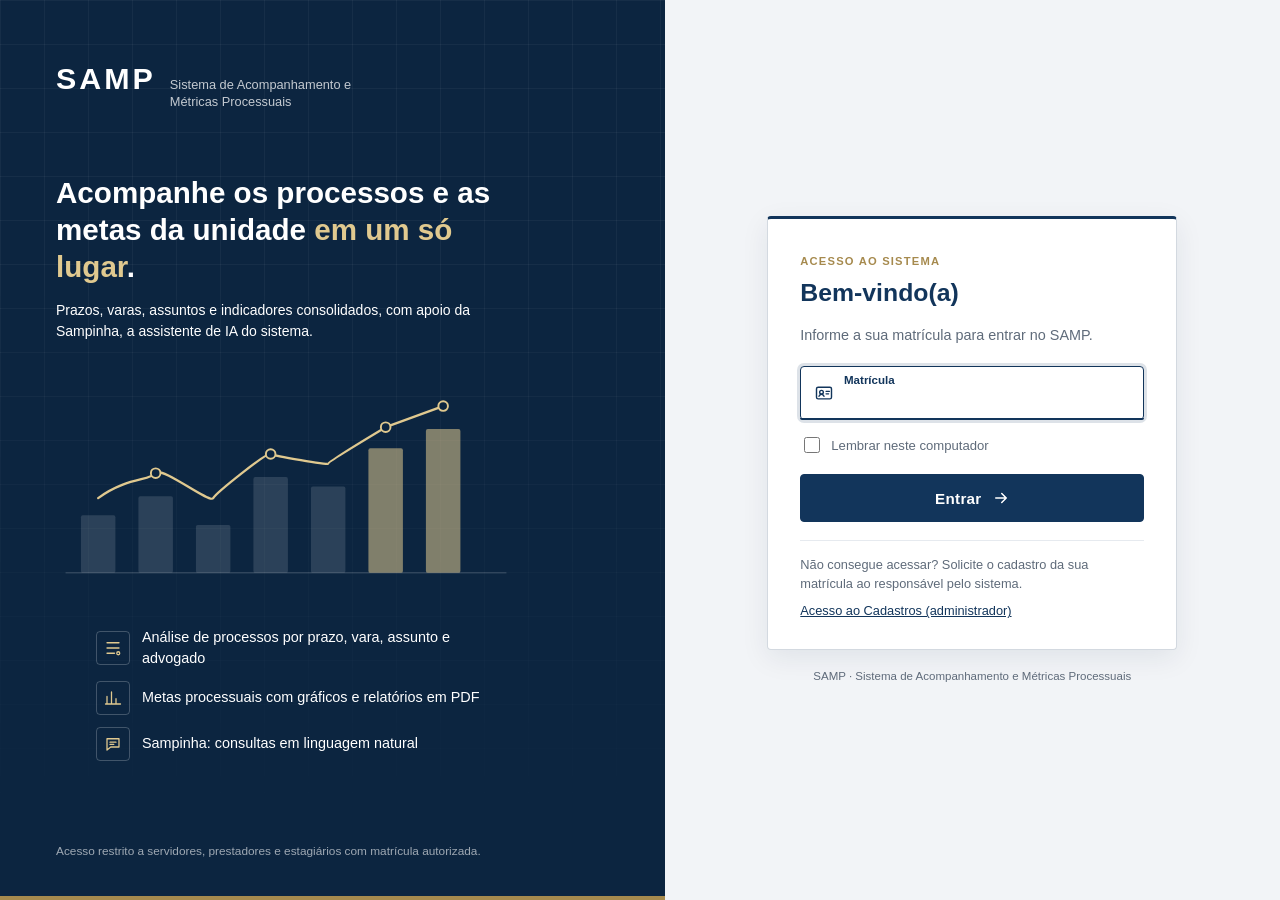
==== index.html @ 3e0dea72 "Módulo Produção Individual, Sampinha com produção, espera animada e revisão geral - Produção Individ" ====
<!DOCTYPE html>
<html lang="pt-BR">
<head>
<meta charset="UTF-8">
<meta name="viewport" content="width=device-width, initial-scale=1.0">
<title>SAMP - Sistema de Acompanhamento e Métricas Processuais</title>
<link rel="icon" href="icone.png">
<script src="config.js?v=20261001a"></script>
<link rel="stylesheet" href="theme.css?v=20261001a">
<style>
  .hero { padding: 40px 0 28px; }
  .hero .eyebrow { font-size: .72rem; letter-spacing: 1.2px; text-transform: uppercase; color: var(--gold); font-weight: 700; }
  .hero h1 { font-size: 1.9rem; color: var(--navy); font-weight: 600; margin: 6px 0 8px; }
  .hero p { color: var(--muted); max-width: 640px; }
  .hero .eyebrow, .hero h1, .hero p { animation: th-sobe .6s both; }
  .hero h1 { animation-delay: .08s; } .hero p { animation-delay: .16s; }
  .resumo { margin-bottom: 26px; }
  .resumo .kpi .k-s { font-size: .95rem; font-weight: 600; color: var(--navy); }
  .resumo .kpi .k-n { font-size: .75rem; color: var(--muted); }
  .sk { display: inline-block; height: 1.1em; width: 70%; border-radius: 3px; background: #e7ebf0; animation: th-brilho .9s ease-in-out infinite alternate; }
  .cards { display: grid; grid-template-columns: repeat(auto-fit, minmax(280px, 1fr)); gap: 20px; }
  a.card { animation: th-sobe .6s both; display: flex; flex-direction: column; background: #fff; border: 1px solid var(--line); border-radius: var(--radius); padding: 24px; text-decoration: none; color: var(--ink); transition: border-color .15s, box-shadow .15s; }
  a.card:nth-child(1) { animation-delay: .30s; } a.card:nth-child(2) { animation-delay: .38s; } a.card:nth-child(3) { animation-delay: .46s; } a.card:nth-child(4) { animation-delay: .54s; }
  a.card:hover { border-color: var(--navy); box-shadow: 0 8px 22px rgba(18,53,91,.14); transform: translateY(-4px); }
  a.card:hover .ico { background: var(--navy); color: #fff; }
  .card .ico { transition: background .25s, color .25s; }
  .card .go { transition: letter-spacing .25s; } a.card:hover .go { letter-spacing: .6px; }
  .card .ico { width: 44px; height: 44px; border-radius: var(--radius); background: var(--navy-soft); color: var(--navy); display: grid; place-items: center; margin-bottom: 16px; }
  .card .ico svg { width: 24px; height: 24px; stroke: currentColor; fill: none; stroke-width: 1.7; stroke-linecap: round; stroke-linejoin: round; }
  .card .tag { font-size: .68rem; letter-spacing: .8px; text-transform: uppercase; color: var(--muted); font-weight: 600; }
  .card h2 { font-size: 1.15rem; color: var(--navy); margin: 4px 0 8px; font-weight: 600; }
  .card p { color: var(--muted); font-size: .9rem; flex: 1; }
  .card ul { margin: 14px 0 0; padding: 12px 0 0; border-top: 1px solid var(--line-soft); list-style: none; font-size: .82rem; color: var(--ink); display: grid; gap: 4px; }
  .card ul li::before { content: ""; display: inline-block; width: 5px; height: 5px; background: var(--gold); margin-right: 9px; vertical-align: middle; }
  .card .go { margin-top: 16px; color: var(--navy); font-weight: 600; font-size: .85rem; }
  a.card:hover .go { text-decoration: underline; }
  .card.restrito { background: #fbfcfd; }
</style>
</head>
<body data-page="inicio">
<script src="layout.js?v=20261001a"></script>
<main class="page">
  <section class="hero">
    <div class="eyebrow" id="saudacao">SAMP</div>
    <h1>Sistema de Acompanhamento e Métricas Processuais</h1>
    <p>Consulte os painéis de análise, de metas e de produção ou acesse o módulo de cadastros para atualizar as informações do sistema.</p>
  </section>

  <div class="kpis resumo" id="resumo">
    <div class="kpi"><span class="k-l">Processos na base</span><span class="k-v" id="rTotal"><i class="sk"></i></span></div>
    <div class="kpi"><span class="k-l">Última atualização da base</span><span class="k-s" id="rSync"><i class="sk"></i></span></div>
    <div class="kpi"><span class="k-l">Período das metas</span><span class="k-s" id="rPeriodo"><i class="sk"></i></span><span class="k-n" id="rMeses"></span></div>
  </div>

  <div class="cards">
    <a class="card" href="analise.html">
      <div class="ico"><svg viewBox="0 0 24 24"><path d="M4 5h16M4 12h16M4 19h10"/><circle cx="19" cy="19" r="2"/></svg></div>
      <div class="tag">Consulta</div>
      <h2>Análise de Processos</h2>
      <p>Processos organizados por assunto, vara, polo passivo e advogado, com classificação por prazo.</p>
      <ul><li>Indicadores de prazo</li><li>Busca e agrupamentos</li><li>Relatório para impressão</li></ul>
      <span class="go">Acessar &rarr;</span>
    </a>
    <a class="card" href="metricas.html">
      <div class="ico"><svg viewBox="0 0 24 24"><path d="M4 20V10M10 20V4M16 20v-7M22 20H2"/></svg></div>
      <div class="tag">Consulta</div>
      <h2>Metas Processuais</h2>
      <p>Estatísticas de processos recebidos, calculados, acervo e tempo médio nas Varas Comuns e no JEF.</p>
      <ul><li>Varas, JEF e consolidado</li><li>Filtro por período</li><li>Exportação em PDF</li></ul>
      <span class="go">Acessar &rarr;</span>
    </a>
    <a class="card" href="producao.html">
      <div class="ico"><svg viewBox="0 0 24 24"><circle cx="12" cy="8" r="3.5"/><path d="M5 20c0-3.6 3.1-6 7-6s7 2.4 7 6"/></svg></div>
      <div class="tag">Consulta</div>
      <h2>Produção Individual</h2>
      <p>Processos calculados por pessoa e pelo setor, mês a mês, com assuntos, prioridades e tempo de resposta.</p>
      <ul><li>Visão do setor e por pessoa</li><li>Comparação entre anos</li><li>Atualização mensal</li></ul>
      <span class="go">Acessar &rarr;</span>
    </a>
    <a class="card restrito" href="cadastros.html">
      <div class="ico"><svg viewBox="0 0 24 24"><rect x="5" y="11" width="14" height="9" rx="1.5"/><path d="M8 11V8a4 4 0 0 1 8 0v3"/></svg></div>
      <div class="tag">Acesso restrito</div>
      <h2>Cadastros</h2>
      <p>Inclusão e exclusão de dados de todos os módulos. Exige senha de cadastro.</p>
      <ul><li>Importação da base de processos</li><li>Prazos de classificação</li><li>Períodos de metas</li></ul>
      <span class="go">Acessar &rarr;</span>
    </a>
  </div>
</main>
<script>
(function () {
  const u = window.SAMP_USUARIO;
  const h = new Date().getHours();
  const saud = h < 12 ? 'Bom dia' : h < 18 ? 'Boa tarde' : 'Boa noite';
  if (u) document.getElementById('saudacao').textContent = saud + ', ' + u.nome.split(' ')[0];

  // resumo com dados reais (somente leitura, pela função protegida)
  const $ = (id) => document.getElementById(id);
  const NOMES = ['Jan', 'Fev', 'Mar', 'Abr', 'Mai', 'Jun', 'Jul', 'Ago', 'Set', 'Out', 'Nov', 'Dez'];
  const rot = (ym) => NOMES[parseInt(ym.slice(5), 10) - 1] + '/' + ym.slice(0, 4);
  if (!window.criarClienteLeitura || !u) return;
  const c = window.criarClienteLeitura();
  Promise.all([
    c.from('processos').select('id', { count: 'exact', head: true }),
    c.from('processos').select('data_importacao').order('data_importacao', { ascending: false }).limit(1),
    c.from('config_periodos').select('nome_periodo,meses').order('id', { ascending: false }).limit(1)
  ]).then(([tot, ult, per]) => {
    $('rTotal').textContent = tot.count != null ? tot.count.toLocaleString('pt-BR') : '-';
    const d = ult.data && ult.data[0] && ult.data[0].data_importacao;
    $('rSync').textContent = d ? new Date(d).toLocaleString('pt-BR', { dateStyle: 'short', timeStyle: 'short' }) : '-';
    const p = per.data && per.data[0];
    if (p && p.meses && p.meses.length) { $('rPeriodo').textContent = rot(p.meses[0]) + ' a ' + rot(p.meses[p.meses.length - 1]); $('rMeses').textContent = p.meses.length + ' meses'; }
    else $('rPeriodo').textContent = '-';
  }).catch(() => { ['rTotal', 'rSync', 'rPeriodo'].forEach((i) => { $(i).textContent = '-'; }); });
})();
</script>
<script src="sampinha.js?v=20261001a"></script>
</body>
</html>
---- theme.css ----
/* Tema institucional compartilhado - SAMP
   Carregado depois dos estilos de cada página para padronizar o visual. */
:root {
  --navy: #12355b;
  --navy-dark: #0c2540;
  --navy-soft: #e8edf3;
  --gold: #a68a4e;
  --ink: #1f2937;
  --muted: #5f6b7a;
  --line: #d3d9e0;
  --line-soft: #e6eaef;
  --bg: #f2f4f7;
  --panel: #ffffff;
  --ok: #2f7d5b;
  --warn: #b7791f;
  --bad: #b3261e;
  --radius: 4px;
}

body {
  font-family: 'Segoe UI', 'Helvetica Neue', Arial, sans-serif !important;
  background: var(--bg) !important;
  color: var(--ink);
  font-size: 14px;
  line-height: 1.45;
}
* { font-family: inherit; }

/* ---------- Barra institucional ---------- */
.app-bar {
  background: var(--navy-dark);
  border-bottom: 3px solid var(--gold);
  color: #fff;
  display: flex; align-items: center; justify-content: space-between;
  flex-wrap: wrap; gap: 8px;
  padding: 0 24px; min-height: 48px;
}
.app-bar .brand { font-weight: 700; letter-spacing: 1.5px; font-size: 15px; color: #fff; text-decoration: none; padding: 12px 0; }
.app-bar .brand small { font-weight: 400; letter-spacing: 0; opacity: .75; margin-left: 10px; font-size: 12px; }
.app-bar nav { display: flex; gap: 2px; }
.app-bar nav a { color: #cdd6e1; text-decoration: none; font-size: 13px; padding: 15px 14px; border-bottom: 3px solid transparent; margin-bottom: -3px; }
.app-bar nav a:hover { color: #fff; background: rgba(255,255,255,.06); }
.app-bar nav a.active { color: #fff; border-bottom-color: #fff; font-weight: 600; }

/* ---------- Título da página ---------- */
.header {
  background: var(--panel) !important;
  color: var(--ink) !important;
  border: 1px solid var(--line) !important;
  border-left: 4px solid var(--navy) !important;
  border-radius: var(--radius) !important;
  box-shadow: none !important;
  padding: 18px 24px !important;
  margin: 20px auto 20px !important;
  text-align: left !important;
}
.header-content { text-align: left !important; max-width: none !important; }
.header h1, .title h1 { font-size: 1.4rem !important; font-weight: 600 !important; color: var(--navy) !important; letter-spacing: 0 !important; margin: 0 0 2px !important; }
.header h1 span { font-weight: 400 !important; opacity: .7 !important; }
.header p, .title p { color: var(--muted) !important; opacity: 1 !important; font-size: .85rem !important; margin: 0 !important; }


/* ---------- Superfícies ---------- */
.filter-panel, .collapse-panel, .section, .chart-card, .stat-card, .table-wrapper,
.section-card, .admin-panel, .settings-panel, .upload-card, .password-content, .modal-content {
  border-radius: var(--radius) !important;
  box-shadow: none !important;
  border: 1px solid var(--line) !important;
  background: var(--panel);
}
.stat-card:hover { transform: none !important; box-shadow: none !important; }
.section { margin-bottom: 28px !important; }
.section-header { background: var(--navy-soft) !important; border-bottom: 1px solid var(--line) !important; }
.section-header h2 { color: var(--navy) !important; font-size: 1.05rem !important; font-weight: 600 !important; }
.collapse-header { background: #f7f8fa !important; }
.collapse-header h3 { color: var(--navy) !important; font-weight: 600 !important; }
.upload-card { border-style: dashed !important; background: #fafbfc !important; }
.settings-panel { background: #f7f8fa !important; }

.stat-card h3, .stat-label, .filter-group label, .control-group label {
  color: var(--muted) !important; font-size: .7rem !important; letter-spacing: .6px !important; text-transform: uppercase; font-weight: 600 !important;
}
.stat-card .value { color: var(--navy) !important; font-weight: 600 !important; font-size: 1.8rem !important; }
.stat-value { color: var(--ink) !important; }
.chart-card h4, .chart-title { color: var(--navy) !important; font-weight: 600 !important; border-bottom: 1px solid var(--line-soft) !important; }
.filter-info, .info-badge { background: var(--navy-soft) !important; color: var(--navy) !important; border-radius: var(--radius) !important; }

/* ---------- Botões ---------- */
.btn, .btn-small, .btn-small-danger, .btn-small-pdf, .refresh-btn, .settings-btn, .upload-btn,
.logout-btn, .modal-btn, .print-btn {
  border-radius: var(--radius) !important;
  box-shadow: none !important;
  font-weight: 600 !important;
  transform: none !important;
  letter-spacing: .1px;
}
.btn, .btn-small-pdf, .refresh-btn, .settings-btn, .logout-btn, .btn-outline { background: #fff; color: var(--navy); border: 1px solid var(--line) !important; }
.btn:hover, .btn-small-pdf:hover, .refresh-btn:hover, .settings-btn:hover, .logout-btn:hover, .btn-outline:hover { background: var(--navy-soft) !important; color: var(--navy) !important; opacity: 1 !important; border-color: var(--navy) !important; }
.btn-primary, .btn-secondary, .btn-small, .upload-btn, .modal-btn.confirm, .print-btn { background: var(--navy) !important; color: #fff !important; border: 1px solid var(--navy) !important; }
.btn-primary:hover, .btn-secondary:hover, .btn-small:hover, .upload-btn:hover, .modal-btn.confirm:hover, .print-btn:hover:not(:disabled) { background: var(--navy-dark) !important; color: #fff !important; opacity: 1 !important; }
.btn-success { background: var(--ok) !important; border-color: var(--ok) !important; color: #fff !important; }
.btn-danger, .btn-small-danger { background: var(--bad) !important; border-color: var(--bad) !important; color: #fff !important; }
.modal-btn.cancel { background: #fff !important; color: var(--muted) !important; border: 1px solid var(--line) !important; }

/* ---------- Campos ---------- */
input, select, textarea, .search-input, .modal-input, .number-input, .filter-group select {
  border-radius: var(--radius) !important;
  border: 1px solid #b9c2cc !important;
  color: var(--ink);
}
input:focus, select:focus, .search-input:focus, .modal-input:focus, .number-input:focus {
  outline: 2px solid rgba(18,53,91,.25) !important; outline-offset: 0; border-color: var(--navy) !important;
}
.readonly-value { background: var(--navy-soft) !important; color: var(--navy) !important; border-radius: var(--radius) !important; }
.tempo-input { background: #fbf6e9 !important; }
.month-badge { background: var(--navy-soft) !important; border-radius: var(--radius) !important; }

/* ---------- Tabelas ---------- */
table { font-size: .82rem !important; }
th { background: var(--navy) !important; color: #fff !important; font-weight: 600 !important; font-size: .75rem; letter-spacing: .3px; border-bottom: none !important; }
td { border-bottom: 1px solid var(--line-soft) !important; }
tbody tr:nth-child(even) td { background: #f8f9fb; }
.pr-table th { background: #eef1f5 !important; color: var(--ink) !important; }

/* ---------- Abas (análise) ---------- */
.tabs { background: var(--panel) !important; border: 1px solid var(--line); border-bottom: none; border-radius: var(--radius) var(--radius) 0 0 !important; padding: 0 !important; gap: 0 !important; }
.tab { color: var(--muted) !important; border-bottom: 3px solid transparent !important; font-weight: 600; }
.tab:hover { color: var(--navy) !important; background: #f7f8fa !important; }
.tab.active { color: var(--navy) !important; border-bottom-color: var(--navy) !important; }

/* ---------- Listas e rótulos (análise) ---------- */
.section-header:hover, .sub-header:hover { background: #f4f6f9 !important; }
.section-card .section-header { background: #fff !important; }
.sub-icon { border-radius: 0 !important; width: 5px !important; height: 5px !important; background: var(--navy) !important; }
.days-badge { border-radius: var(--radius) !important; font-weight: 600 !important; }
.days-badge.normal { background: #e5f1ea !important; color: var(--ok) !important; }
.days-badge.warning { background: #f8eed8 !important; color: var(--warn) !important; }
.days-badge.delayed { background: #f6e1df !important; color: var(--bad) !important; }
.ranking-position { border-radius: var(--radius) !important; background: var(--navy-soft) !important; color: var(--navy); }
.ranking-position.top1, .ranking-position.top2, .ranking-position.top3 { background: var(--navy) !important; color: #fff !important; }
.empty-icon { display: none; }
.empty-state { color: var(--muted); }
.admin-badge { border-radius: var(--radius) !important; }

/* ---------- Avisos, modais, status ---------- */
.toast { border-radius: var(--radius) !important; background: var(--navy-dark) !important; box-shadow: none !important; }
.toast.success { background: var(--ok) !important; }
.toast.error { background: var(--bad) !important; }
.modal, .password-modal, .loading { backdrop-filter: none !important; background: rgba(12,37,64,.55) !important; }
.modal-content { animation: none !important; }
.spinner-box { background: var(--navy) !important; border-radius: var(--radius) !important; }
.status-bar { background: var(--navy) !important; border-radius: var(--radius) !important; }
footer { color: var(--muted) !important; border-top: 1px solid var(--line); margin-top: 24px !important; }

@media print { .app-bar { display: none !important; } }

/* Ajustes de layout */
body { padding: 0 !important; }
.section-badge { background: var(--navy) !important; border-radius: 0 !important; }

/* Base */
*, *::before, *::after { box-sizing: border-box; }
body { margin: 0; }

/* =====================================================================
   Sistema de layout (v2)
   ===================================================================== */
:root { --shadow-sm: 0 1px 2px rgba(16,24,40,.06); --page: 1280px; }

html { scroll-behavior: smooth; scroll-padding-top: 72px; }
body { display: flex; flex-direction: column; min-height: 100vh; min-height: 100dvh; font-variant-numeric: tabular-nums; }
:focus-visible { outline: 2px solid var(--navy); outline-offset: 2px; }

/* Barra fixa e rodapé comuns */
.app-bar { position: sticky; top: 0; z-index: 900; }
.app-bar nav a { white-space: nowrap; }
.app-bar .lock { display: inline-block; width: 8px; height: 10px; margin-left: 7px; border: 1.5px solid currentColor; border-radius: 2px; position: relative; top: 1px; opacity: .7; }
.app-bar .lock::before { content: ""; position: absolute; left: 0; top: -6px; width: 5px; height: 5px; border: 1.5px solid currentColor; border-bottom: none; border-radius: 4px 4px 0 0; }
.app-footer { margin-top: auto; padding: 16px 24px; border-top: 1px solid var(--line); background: #fff; color: var(--muted); font-size: .78rem; display: flex; justify-content: space-between; gap: 12px; flex-wrap: wrap; }
@media (max-width: 720px) {
  .app-bar { padding: 0 12px; }
  .app-bar nav { overflow-x: auto; width: 100%; }
  .app-bar nav a { padding: 10px 12px; }
}

/* Contêiner único de página */
.page { width: 100%; max-width: var(--page); margin: 0 auto; padding: 0 24px 40px; flex: 1; }
.page > .header, .container > .header { margin: 24px 0 20px !important; }
.container { max-width: var(--page) !important; padding: 0 24px 40px; flex: 1; }
@media (max-width: 720px) { .page, .container { padding: 0 12px 32px; } }

/* Cabeçalho de página com metadados */
.header .meta { display: flex; flex-wrap: wrap; gap: 8px; margin-top: 12px; }
.chip { display: inline-flex; align-items: center; gap: 6px; font-size: .75rem; color: var(--navy); background: var(--navy-soft); border: 1px solid #d5deea; border-radius: 3px; padding: 3px 10px; }
.chip b { font-weight: 600; }
.subnav { display: flex; flex-wrap: wrap; gap: 4px; margin: -4px 0 20px; }
.subnav a { font-size: .8rem; color: var(--navy); text-decoration: none; padding: 6px 14px; border: 1px solid var(--line); background: #fff; border-radius: 3px; }
.subnav a:hover { background: var(--navy-soft); border-color: var(--navy); }

/* Indicadores (KPIs) */
.kpis { display: grid; grid-template-columns: repeat(auto-fit, minmax(170px, 1fr)); gap: 12px; margin-bottom: 20px; }
.kpi { background: #fff; border: 1px solid var(--line); border-top: 3px solid var(--navy); border-radius: var(--radius); padding: 14px 16px; display: flex; flex-direction: column; gap: 4px; }
.kpi.ok { border-top-color: var(--ok); } .kpi.warn { border-top-color: var(--warn); } .kpi.bad { border-top-color: var(--bad); }
.kpi .k-l { font-size: .7rem; text-transform: uppercase; letter-spacing: .6px; color: var(--muted); font-weight: 600; }
.kpi .k-v { font-size: 1.7rem; font-weight: 600; color: var(--navy); line-height: 1.1; }
.kpi.ok .k-v { color: var(--ok); } .kpi.warn .k-v { color: var(--warn); } .kpi.bad .k-v { color: var(--bad); }
.kpi .k-s { font-size: .82rem; color: var(--ink); }
.kpi a { font-size: .78rem; color: var(--navy); }

/* Cartões de indicador do módulo de metas: mesmo padrão dos KPIs */
.stats-grid { gap: 12px !important; }
.stat-card { text-align: left !important; border-top: 3px solid var(--navy) !important; padding: 14px 16px !important; }
.stat-card .value { font-size: 1.6rem !important; }

/* Tabelas de dados: números simples, cabeçalho fixo, rolagem interna */
.table-wrapper { max-height: 440px; overflow: auto; }
.table-wrapper thead th { position: sticky; top: 0; z-index: 1; }
td, th { padding: 9px 12px !important; }
.number-input[readonly], .tempo-input[readonly], .readonly-value {
  border: none !important; background: transparent !important; box-shadow: none !important;
  width: 100% !important; text-align: right !important; font-size: .85rem; color: var(--ink) !important;
  font-weight: 400 !important; padding: 0 !important; pointer-events: none; outline: none !important;
}
td:has(> .number-input[readonly]), td:has(> .tempo-input[readonly]), td:has(> .readonly-value) { text-align: right; }
th { text-align: right; } th:first-child, td:first-child { text-align: left !important; }
td:first-child { font-weight: 600; color: var(--navy); }

/* Seções */
.section { scroll-margin-top: 72px; }
.charts-grid { gap: 16px !important; }

/* Análise: listas mais compactas */
.page .tabs-container, .page .main-content, .page .stats-section, .page .upload-section { max-width: none !important; padding: 0 !important; margin-left: 0 !important; margin-right: 0 !important; }
.tabs { overflow-x: auto; }
.main-content { background: #fff; border: 1px solid var(--line); border-top: none; border-radius: 0 0 var(--radius) var(--radius); padding: 16px !important; }
.search-container { margin-bottom: 12px !important; }
.search-input { padding: 10px 14px !important; font-size: 14px !important; }
.section-card { margin-bottom: 8px !important; }
.section-card .section-header { padding: 12px 16px !important; }
.section-name { font-size: 14px !important; }
.sub-header { padding-top: 10px !important; padding-bottom: 10px !important; }
.process-row { padding-top: 9px !important; padding-bottom: 9px !important; }

/* Impressão */
@media print { .app-footer { display: none !important; } .app-bar { display: none !important; } }

@media (max-width: 1000px) { .app-bar .brand small { display: none; } }

/* Usuário logado na barra */
.app-bar nav { align-items: center; }
.app-bar .user { color: #cdd6e1; font-size: 13px; margin-left: 18px; padding-left: 18px; border-left: 1px solid rgba(255,255,255,.18); white-space: nowrap; }
.app-bar .user b { color: #fff; font-weight: 600; }
.app-bar .logout { background: transparent; color: #cdd6e1; border: 1px solid rgba(255,255,255,.3); border-radius: 3px; padding: 4px 12px; margin-left: 12px; font-size: 12px; cursor: pointer; }
.app-bar .logout:hover { background: rgba(255,255,255,.1); color: #fff; }
@media (max-width: 720px) { .app-bar .user { display: none; } }

/* =====================================================================
   Sampinha (assistente de IA)
   ===================================================================== */
.sp-fab { position: fixed; right: 20px; bottom: 20px; z-index: 950; display: inline-flex; align-items: center; gap: 8px; padding: 11px 18px; background: var(--navy); color: #fff; border: 1px solid var(--navy-dark); border-bottom: 3px solid var(--gold); border-radius: var(--radius); font: 600 .88rem 'Segoe UI', sans-serif; cursor: pointer; box-shadow: 0 4px 14px rgba(12,37,64,.28); }
.sp-fab:hover { background: var(--navy-dark); }
.sp-fab svg { width: 18px; height: 18px; stroke: currentColor; fill: none; stroke-width: 1.8; stroke-linecap: round; stroke-linejoin: round; }
.sp-panel { position: fixed; right: 20px; bottom: 20px; z-index: 960; width: 480px; max-width: calc(100vw - 24px); height: 700px; max-height: calc(100vh - 80px); display: flex; flex-direction: column; background: #fff; border: 1px solid var(--line); border-top: 3px solid var(--navy); border-radius: var(--radius); box-shadow: 0 10px 34px rgba(12,37,64,.28); }
.sp-panel[hidden], .sp-fab[hidden] { display: none !important; }
.sp-head { display: flex; align-items: center; justify-content: space-between; gap: 8px; padding: 12px 14px; background: var(--navy-dark); color: #fff; }
.sp-head strong { display: block; font-size: 1rem; letter-spacing: .3px; }
.sp-head small { display: block; font-size: .72rem; opacity: .75; }
.sp-actions { display: flex; align-items: center; gap: 6px; }
.sp-nova { background: transparent; color: #cdd6e1; border: 1px solid rgba(255,255,255,.3); border-radius: 3px; padding: 4px 10px; font-size: .72rem; cursor: pointer; }
.sp-nova:hover { background: rgba(255,255,255,.1); color: #fff; }
.sp-x { background: none; border: none; color: #fff; font-size: 1.5rem; line-height: 1; cursor: pointer; padding: 0 4px; }
.sp-msgs { flex: 1; overflow-y: auto; padding: 14px; display: flex; flex-direction: column; gap: 10px; background: #f7f8fa; }
.sp-msg { max-width: 92%; padding: 9px 12px; border-radius: var(--radius); font-size: .86rem; line-height: 1.45; word-wrap: break-word; }
.sp-msg p { margin: 0 0 6px; } .sp-msg p:last-child { margin-bottom: 0; }
.sp-msg ul { margin: 4px 0 6px 18px; padding: 0; } .sp-msg li { margin-bottom: 3px; }
.sp-bot { align-self: flex-start; background: #fff; border: 1px solid var(--line); color: var(--ink); }
.sp-user { align-self: flex-end; background: var(--navy); color: #fff; }
.sp-erro { border-color: #e3b5b1; background: #fbeeed; color: var(--bad); }
.sp-wait { color: var(--muted); font-style: italic; }
.sp-dots { display: inline-flex; gap: 3px; margin-right: 6px; vertical-align: middle; }
.sp-dots i { width: 5px; height: 5px; border-radius: 50%; background: var(--navy); opacity: .3; animation: sp-b 1s infinite; }
.sp-dots i:nth-child(2) { animation-delay: .15s; } .sp-dots i:nth-child(3) { animation-delay: .3s; }
@keyframes sp-b { 0%, 80%, 100% { opacity: .25; } 40% { opacity: 1; } }
.sp-proc { font: 600 .8rem Consolas, monospace; color: var(--navy); background: var(--navy-soft); border: 1px solid #d5deea; border-radius: 3px; padding: 0 5px; cursor: pointer; }
.sp-proc:hover { background: #d9e3f0; }
.sp-chips { display: flex; flex-wrap: wrap; gap: 6px; padding: 8px 12px 0; background: #f7f8fa; }
.sp-chips:empty { display: none; }
.sp-chip { background: #fff; color: var(--navy); border: 1px solid var(--navy); border-radius: 14px; padding: 4px 11px; font-size: .76rem; cursor: pointer; text-align: left; }
.sp-chip:hover { background: var(--navy-soft); }
.sp-form { display: flex; gap: 8px; padding: 10px 12px; background: #f7f8fa; border-top: 1px solid var(--line-soft); }
.sp-form textarea { flex: 1; resize: none; padding: 8px 10px; font: .88rem 'Segoe UI', sans-serif; max-height: 110px; }
.sp-send { background: var(--navy); color: #fff; border: 1px solid var(--navy); border-radius: var(--radius); padding: 0 16px; font-weight: 600; font-size: .82rem; cursor: pointer; }
.sp-send:disabled { opacity: .55; cursor: wait; }
.sp-aviso { padding: 6px 12px 9px; background: #f7f8fa; color: var(--muted); font-size: .66rem; line-height: 1.35; }
@media (max-width: 520px) { .sp-panel { right: 6px; bottom: 6px; width: calc(100vw - 12px); height: calc(100vh - 70px); } .sp-fab span { display: none; } }
@media print { .sp-fab, .sp-panel { display: none !important; } }

/* Sampinha: botões do cabeçalho e histórico de conversas */
.sp-hbtn { background: transparent; color: #cdd6e1; border: 1px solid rgba(255,255,255,.3); border-radius: 3px; padding: 4px 10px; font-size: .74rem; cursor: pointer; }
.sp-hbtn:hover:not(:disabled) { background: rgba(255,255,255,.12); color: #fff; }
.sp-hbtn:disabled { opacity: .45; cursor: not-allowed; }
.sp-hbtn.sp-on { background: #fff; color: var(--navy); border-color: #fff; }
.sp-msgs[hidden], .sp-chips[hidden], .sp-form[hidden], .sp-aviso[hidden], .sp-hist[hidden] { display: none !important; }
.sp-msg { font-size: .9rem; }
.sp-hist { flex: 1; min-height: 0; display: flex; flex-direction: column; background: #f7f8fa; }
.sp-hist-top { display: flex; gap: 8px; padding: 10px 12px; border-bottom: 1px solid var(--line-soft); background: #fff; }
.sp-busca { flex: 1; padding: 7px 10px; font-size: .84rem; }
.sp-limpar { background: none; border: 1px solid var(--line); border-radius: var(--radius); color: var(--bad); font-size: .74rem; padding: 0 10px; cursor: pointer; }
.sp-limpar:hover { background: #fbeeed; }
.sp-hist-lista { flex: 1; overflow-y: auto; padding: 6px 10px 12px; }
.sp-grupo { font-size: .68rem; text-transform: uppercase; letter-spacing: .7px; color: var(--muted); font-weight: 700; padding: 12px 4px 4px; }
.sp-item { display: flex; align-items: center; justify-content: space-between; gap: 8px; background: #fff; border: 1px solid var(--line); border-radius: var(--radius); padding: 9px 10px; margin-bottom: 6px; cursor: pointer; }
.sp-item:hover { border-color: var(--navy); background: #fafbfd; }
.sp-item.sp-ativa { border-left: 3px solid var(--navy); background: var(--navy-soft); }
.sp-item-t { min-width: 0; display: flex; flex-direction: column; gap: 2px; }
.sp-item-t span { font-size: .85rem; color: var(--ink); font-weight: 600; white-space: nowrap; overflow: hidden; text-overflow: ellipsis; }
.sp-item-t small { font-size: .7rem; color: var(--muted); }
.sp-del { background: none; border: none; color: var(--muted); font-size: 1.2rem; line-height: 1; cursor: pointer; padding: 2px 6px; border-radius: 3px; }
.sp-del:hover { color: var(--bad); background: #fbeeed; }
.sp-vazio { text-align: center; color: var(--muted); font-size: .85rem; padding: 40px 12px; }
@media (max-width: 520px) { .sp-panel { height: calc(100vh - 70px); height: calc(100dvh - 70px); } }

/* Sampinha: cartão de relatório e notas de ação */
.sp-anexo { margin-top: 10px; padding: 10px 12px; background: var(--navy-soft); border: 1px solid #d5deea; border-left: 3px solid var(--navy); border-radius: var(--radius); }
.sp-anexo-t { font-weight: 600; color: var(--navy); font-size: .86rem; }
.sp-anexo-s { font-size: .74rem; color: var(--muted); margin: 2px 0 8px; }
.sp-anexo-b { display: flex; flex-wrap: wrap; gap: 6px; }
.sp-anexo-b button { background: var(--navy); color: #fff; border: 1px solid var(--navy); border-radius: var(--radius); padding: 5px 12px; font-size: .78rem; font-weight: 600; cursor: pointer; }
.sp-anexo-b button.sp-sec { background: #fff; color: var(--navy); }
.sp-anexo-b button:disabled { opacity: .6; cursor: wait; }
.sp-nota { align-self: center; font-size: .74rem; color: var(--muted); background: #eef1f5; border-radius: 10px; padding: 3px 12px; }

/* =====================================================================
   Acabamento: movimento, microinterações e carregamento (v3)
   ===================================================================== */
@keyframes th-sobe { from { opacity: 0; transform: translateY(14px); } to { opacity: 1; transform: none; } }
@keyframes th-abre { from { opacity: 0; transform: translateY(-6px); } to { opacity: 1; transform: none; } }
@keyframes th-entra { from { opacity: 0; transform: translateX(18px); } to { opacity: 1; transform: none; } }
@keyframes th-brilho { 0% { opacity: .55; } 100% { opacity: 1; } }

/* só opacidade no body: transform/filter em ancestrais fariam o position:fixed (Sampinha, voltar ao topo) rolar junto com a página */
@keyframes th-fade { from { opacity: 0; } to { opacity: 1; } }
body { animation: th-fade .4s ease both; }
body.saindo { opacity: 0; transition: opacity .19s ease; }
::selection { background: rgba(18,53,91,.18); }
html { scrollbar-color: #b9c2cc transparent; scrollbar-width: thin; }
::-webkit-scrollbar { width: 10px; height: 10px; } ::-webkit-scrollbar-thumb { background: #c4ccd6; border-radius: 6px; border: 2px solid transparent; background-clip: content-box; } ::-webkit-scrollbar-thumb:hover { background: #9fb0c3; background-clip: content-box; border: 2px solid transparent; }

/* entrada em cascata do topo de cada página */
.page > .header, .container > .header { animation: th-sobe .5s .05s both; }
.kpis .kpi { animation: th-sobe .5s both; }
.kpis .kpi:nth-child(1) { animation-delay: .10s; } .kpis .kpi:nth-child(2) { animation-delay: .16s; } .kpis .kpi:nth-child(3) { animation-delay: .22s; }
.kpis .kpi:nth-child(4) { animation-delay: .28s; } .kpis .kpi:nth-child(5) { animation-delay: .34s; } .kpis .kpi:nth-child(6) { animation-delay: .40s; }
.subnav, .filter-panel, .action-buttons { animation: th-sobe .5s .15s both; }
.tabs-container { animation: th-sobe .5s .3s both; }
.reveal { opacity: 0; transform: translateY(16px); transition: opacity .55s ease, transform .55s ease; }
.reveal.in { opacity: 1; transform: none; }

/* cartões e superfícies reagem ao mouse */
.kpi, .stat-card, .chart-card, .section-card { transition: border-color .2s, box-shadow .25s, transform .25s; }
.kpi:hover, .stat-card:hover { border-color: #b9c7d8 !important; box-shadow: 0 4px 14px rgba(12,37,64,.09) !important; transform: translateY(-2px); }
.chart-card:hover, .section-card:hover { border-color: #b9c7d8 !important; box-shadow: 0 3px 12px rgba(12,37,64,.07) !important; }
tbody tr:hover td { background: #eaf0f7 !important; }
.btn, .refresh-btn, .btn-small, .btn-small-pdf { transition: background .18s, border-color .18s, color .18s, transform .1s, box-shadow .18s; }
.btn:active, button:active { transform: scale(.98); }
.btn-primary:hover, .btn-secondary:hover { box-shadow: 0 3px 10px rgba(12,37,64,.25) !important; }

/* abas com indicador deslizante */
.tabs { position: relative; }
.tabs.com-ind .tab.active { border-bottom-color: transparent !important; }
.tab-ind { position: absolute; left: 0; bottom: 0; height: 3px; width: 0; background: var(--navy); border-radius: 2px 2px 0 0; transition: transform .32s cubic-bezier(.4,0,.2,1), width .32s cubic-bezier(.4,0,.2,1), opacity .2s; pointer-events: none; }
.tab { transition: color .2s, background .2s; }
.tab-content.active, .pane { animation: th-abre .32s ease both; }

/* listas que abrem com suavidade */
.section-content.expanded, .sub-content.expanded { animation: th-abre .26s ease both; }
.toggle-icon, .sub-toggle { transition: color .2s, transform .2s; }
.section-header:hover .toggle-icon, .sub-header:hover .sub-toggle { color: var(--navy); transform: scale(1.25); }
.section-header, .sub-header { transition: background .18s; }
.copy-btn { transition: color .2s, transform .15s; } .copy-btn:hover { transform: scale(1.2); }
.process-row { transition: background .15s; } .process-row:hover { background: #f1f5fa; }

/* menu de seções e filtros das Metas */
.subnav a { transition: background .2s, border-color .2s, color .2s; }
.subnav a.ativo { background: var(--navy); border-color: var(--navy); color: #fff; }
.filter-panel { position: sticky; top: 56px; z-index: 40; }
.filter-panel::before { content: ""; position: absolute; inset: 0; border-radius: inherit; box-shadow: 0 6px 16px rgba(12,37,64,.10); opacity: 0; transition: opacity .25s; pointer-events: none; }
body.rolou .filter-panel::before { opacity: 1; }

/* carregamento: esqueleto no lugar do texto "Carregando..." */
.tab-content .loading { display: block !important; position: static !important; background: transparent !important; backdrop-filter: none !important; padding: 6px 0 !important; color: transparent !important; font-size: 0 !important; }
.tab-content .loading .spinner { display: none !important; }
.tab-content .loading::before { content: ""; display: block; height: 290px; border-radius: var(--radius); background: repeating-linear-gradient(to bottom, #e7ebf0 0 54px, transparent 54px 70px); animation: th-brilho .9s ease-in-out infinite alternate; }

/* voltar ao topo */
.ao-topo { position: fixed; right: 24px; bottom: 82px; z-index: 940; width: 38px; height: 38px; border-radius: var(--radius); border: 1px solid var(--line); background: #fff; color: var(--navy); font-size: 1.1rem; cursor: pointer; opacity: 0; transform: translateY(10px); pointer-events: none; transition: opacity .25s, transform .25s, background .2s; box-shadow: 0 2px 8px rgba(12,37,64,.15); }
.ao-topo.on { opacity: 1; transform: none; pointer-events: auto; }
.ao-topo:hover { background: var(--navy-soft); }
@media print { .ao-topo { display: none !important; } }

@media (prefers-reduced-motion: reduce) {
  *, *::before, *::after { animation-duration: .01ms !important; animation-delay: 0s !important; transition-duration: .01ms !important; scroll-behavior: auto !important; }
  .reveal { opacity: 1; transform: none; }
}

/* Sampinha v2: andamento, escopo do relatório e copiar */
.sp-st { animation: th-brilho 1s ease-in-out infinite alternate; }
.sp-anexo-i { font-size: .78rem; color: var(--ink); background: #fff; border: 1px solid #d5deea; border-radius: 3px; padding: 6px 9px; margin: 6px 0 4px; line-height: 1.4; }
.sp-anexo-l { margin: 2px 0 8px 16px; padding: 0; font-size: .74rem; color: var(--muted); }
.sp-anexo-l li { margin-bottom: 1px; }
.sp-copiar { display: block; margin-top: 8px; background: none; border: none; padding: 0; color: var(--muted); font-size: .7rem; cursor: pointer; text-decoration: underline; }
.sp-copiar:hover { color: var(--navy); }

/* Assuntos: primeira linha "Acima de N dias" */
.sub-acima > .sub-header { background: #fbf4e4 !important; border-left: 3px solid var(--warn); }
.sub-acima > .sub-header:hover { background: #f8eed8 !important; }
.sub-acima .sub-name { font-weight: 600; color: #7a5a14; }
.sub-acima .sub-count { background: #f3e2bb !important; color: #7a5a14 !important; font-weight: 600; }
.sub-acima .sub-icon { background: var(--warn) !important; }
.sub-acima.vazio > .sub-header { cursor: default; opacity: .6; background: #f7f8fa !important; border-left-color: var(--line); }
.sub-acima.vazio .sub-name { color: var(--muted); font-weight: 400; }

/* Aba Tendência: perfil de chegada e envelhecimento */
.tn-nota { background: var(--navy-soft); color: var(--navy); border: 1px solid #d5deea; border-left: 3px solid var(--navy); border-radius: var(--radius); padding: 10px 14px; font-size: .82rem; line-height: 1.5; margin-bottom: 14px; }
.tn-ctl { display: flex; flex-wrap: wrap; gap: 12px; align-items: flex-end; margin: 6px 0 14px; }
.tn-ctl label { display: flex; flex-direction: column; gap: 4px; font-size: .7rem; text-transform: uppercase; letter-spacing: .5px; color: var(--muted); font-weight: 600; }
.tn-ctl select { padding: 8px 10px; font-size: .84rem; text-transform: none; letter-spacing: 0; color: var(--ink); font-weight: 400; }
.tn-ctl .tn-chk { flex-direction: row; align-items: center; gap: 6px; text-transform: none; letter-spacing: 0; font-size: .84rem; font-weight: 400; color: var(--ink); padding-bottom: 9px; }
.tn-seg { display: inline-flex; border: 1px solid var(--line); border-radius: var(--radius); overflow: hidden; }
.tn-seg button { background: #fff; border: none; padding: 9px 14px; font-size: .82rem; cursor: pointer; color: var(--navy); font-weight: 600; }
.tn-seg button + button { border-left: 1px solid var(--line); }
.tn-seg button.on { background: var(--navy); color: #fff; }
.tn-h { font-size: .95rem; color: var(--navy); font-weight: 600; margin: 22px 0 8px; }
.tn-h small { color: var(--muted); font-weight: 400; font-size: .78rem; }
.tn-h span { color: var(--ink); }
.tn-scroll { overflow-x: auto; border: 1px solid var(--line); border-radius: var(--radius); background: #fff; }
.tn-heat, .tn-cmp { width: 100%; border-collapse: collapse; font-size: .78rem; }
.tn-heat th, .tn-cmp th { background: var(--navy); color: #fff; padding: 7px 8px !important; font-weight: 600; text-align: center !important; white-space: nowrap; }
.tn-heat td, .tn-cmp td { padding: 5px 8px !important; border-bottom: 1px solid var(--line-soft) !important; text-align: center; white-space: nowrap; }
.tn-cmp td { background: transparent !important; }
.tn-heat td.tn-c { min-width: 54px; border-left: 1px solid #fff; }
.tn-heat td.tn-t, .tn-cmp td:not(.tn-a) { text-align: right !important; }
.tn-heat .tn-a, .tn-cmp .tn-a { text-align: left !important; max-width: 320px; overflow: hidden; text-overflow: ellipsis; font-weight: 600; color: var(--navy); position: sticky; left: 0; background: #fff !important; z-index: 1; }
.tn-heat th.tn-a, .tn-cmp th.tn-a { background: var(--navy) !important; color: #fff; }
.tn-heat tr[data-assunto], .tn-cmp tr[data-assunto] { cursor: pointer; }
.tn-heat tr[data-assunto]:hover .tn-a, .tn-cmp tr[data-assunto]:hover td { background: #eaf0f7 !important; }
.tn-heat tr.sel .tn-a, .tn-cmp tr.sel .tn-a { box-shadow: inset 3px 0 0 var(--gold); background: #f3ecdb !important; }
.tn-cmp tr.sel td { background: #f3ecdb !important; }
.tn-geral td { background: #f4f6f9 !important; font-weight: 600; color: var(--ink); }
.tn-geral .tn-a { background: #f4f6f9 !important; }
.tn-cmp small { display: inline-block; margin-left: 4px; font-size: .68rem; }
.tn-cmp small.mais { color: var(--bad); } .tn-cmp small.menos { color: var(--ok); }
.tn-st { font-size: .72rem; font-weight: 600; padding: 2px 8px; border-radius: 3px; display: inline-block; }
.tn-st.ok { background: #e5f1ea; color: var(--ok); } .tn-st.alerta { background: #f8eed8; color: var(--warn); } .tn-st.peq { background: #eef1f5; color: var(--muted); }
.tn-duo { display: grid; grid-template-columns: 1fr 1fr; gap: 16px; }
.tn-g { position: relative; height: 270px; }
.tn-aviso { color: var(--muted); font-size: .84rem; padding: 14px; text-align: center; }
.tn-kpis .kpi .k-s { font-size: .72rem; color: var(--muted); }
.tn-h .lnk { margin-left: 8px; }
@media (max-width: 900px) { .tn-duo { grid-template-columns: 1fr; } }
@media print { .tn-ctl { display: none; } }

/* =====================================================================
   Tendência v2: resumo em linguagem simples, cartões de atenção, lista visual
   ===================================================================== */
.tn2-topo { display: flex; justify-content: space-between; align-items: flex-end; gap: 16px; flex-wrap: wrap; margin-bottom: 14px; }
.tn2-topo h3 { font-size: 1.15rem; color: var(--navy); font-weight: 600; margin: 0 0 4px; }
.tn2-sub { color: var(--muted); font-size: .86rem; max-width: 720px; margin: 0; }
.tn2-rec { display: flex; flex-direction: column; gap: 4px; font-size: .7rem; text-transform: uppercase; letter-spacing: .5px; color: var(--muted); font-weight: 600; }
.tn2-rec select { padding: 8px 10px; font-size: .84rem; text-transform: none; letter-spacing: 0; color: var(--ink); font-weight: 400; }
.tn2-resumo { background: #fff; border: 1px solid var(--line); border-left: 4px solid var(--gold); border-radius: var(--radius); padding: 16px 20px; font-size: 1rem; line-height: 1.65; color: var(--ink); margin-bottom: 10px; }
.tn2-resumo b { color: var(--navy); }
.tn2-como { margin-bottom: 4px; font-size: .84rem; }
.tn2-como summary, .tn2-av summary { cursor: pointer; color: var(--navy); font-weight: 600; font-size: .86rem; padding: 6px 0; }
.tn2-como ul { margin: 6px 0 8px 18px; padding: 0; color: var(--ink); line-height: 1.55; }
.tn2-como li { margin-bottom: 4px; }
.tn2-h { font-size: 1rem; color: var(--navy); font-weight: 600; margin: 26px 0 10px; display: flex; flex-wrap: wrap; align-items: center; gap: 10px; }
.tn2-h small { color: var(--muted); font-weight: 400; font-size: .78rem; }

.tn2-cards { display: grid; grid-template-columns: repeat(auto-fill, minmax(310px, 1fr)); gap: 12px; }
.tn2-card { text-align: left; font: inherit; background: #fff; border: 1px solid var(--line); border-top: 4px solid var(--line); border-radius: var(--radius); padding: 14px 16px; cursor: pointer; display: flex; flex-direction: column; gap: 6px; transition: box-shadow .2s, transform .2s, border-color .2s; }
.tn2-card:hover { box-shadow: 0 6px 18px rgba(12,37,64,.12); transform: translateY(-2px); }
.tn2-card.sel { outline: 2px solid var(--navy); outline-offset: -1px; }
.tn2-card.g-ambos { border-top-color: #b3261e; } .tn2-card.g-parado { border-top-color: #b7791f; } .tn2-card.g-chegada { border-top-color: #2b6cb0; }
.tn2-card strong { color: var(--navy); font-size: .98rem; line-height: 1.3; }
.tn2-card .tn2-n { color: var(--muted); font-size: .78rem; }
.tn2-card p { margin: 2px 0 4px; font-size: .84rem; line-height: 1.5; color: var(--ink); }
.tn2-card p small { color: var(--muted); }
.tn2-ok { background: #e5f1ea; color: var(--ok); border: 1px solid #bfdccb; border-radius: var(--radius); padding: 14px 18px; font-size: .92rem; }
.tn2-mais { color: var(--muted); font-size: .8rem; margin: 8px 0 0; }

.tn2-chip { display: inline-block; align-self: flex-start; font-size: .72rem; font-weight: 600; padding: 2px 9px; border-radius: 3px; white-space: nowrap; }
.tn2-chip.g-ambos { background: #f6e1df; color: var(--bad); } .tn2-chip.g-parado { background: #f8eed8; color: #8a5a10; }
.tn2-chip.g-chegada { background: #dfeaf6; color: #1f5a96; } .tn2-chip.g-normal { background: #e5f1ea; color: var(--ok); } .tn2-chip.g-poucos { background: #eef1f5; color: var(--muted); }

.tn2-bar { display: flex; height: 11px; border-radius: 6px; overflow: hidden; background: #eef1f5; width: 100%; }
.tn2-bar i { display: block; height: 100%; }
.tn2-leg { display: flex; flex-wrap: wrap; gap: 4px 14px; align-items: center; font-size: .72rem; color: var(--muted); margin: 0 0 8px; }
.tn2-leg em { font-style: normal; display: inline-flex; align-items: center; gap: 5px; }
.tn2-leg i { width: 11px; height: 11px; border-radius: 2px; display: inline-block; }

.tn2-cab, .tn2-li { display: grid; grid-template-columns: minmax(170px, 2.2fr) 70px minmax(160px, 3fr) 92px 190px; gap: 14px; align-items: center; }
.tn2-cab { padding: 6px 12px; font-size: .68rem; text-transform: uppercase; letter-spacing: .5px; color: var(--muted); font-weight: 600; }
.tn2-cab span:nth-child(2), .tn2-cab span:nth-child(4) { text-align: right; }
.tn2-lista { border: 1px solid var(--line); border-radius: var(--radius); background: #fff; }
.tn2-li { width: 100%; text-align: left; font: inherit; background: #fff; border: none; border-bottom: 1px solid var(--line-soft); padding: 9px 12px; cursor: pointer; transition: background .15s; }
.tn2-li:last-child { border-bottom: none; }
.tn2-li:hover { background: #f1f5fa; }
.tn2-li.sel { background: #f7f0df; box-shadow: inset 3px 0 0 var(--gold); }
.tn2-nome { font-size: .86rem; font-weight: 600; color: var(--navy); overflow: hidden; text-overflow: ellipsis; white-space: nowrap; }
.tn2-qtd, .tn2-med { text-align: right; font-size: .84rem; color: var(--ink); font-variant-numeric: tabular-nums; }
.tn2-vermais { margin-top: 10px; }
.tn2-ord { display: inline-flex; border: 1px solid var(--line); border-radius: var(--radius); overflow: hidden; margin-left: 4px; }
.tn2-ord button { background: #fff; border: none; padding: 6px 12px; font-size: .78rem; color: var(--navy); font-weight: 600; cursor: pointer; }
.tn2-ord button + button { border-left: 1px solid var(--line); }
.tn2-ord button.on { background: var(--navy); color: #fff; }

.tn2-sit { height: 380px; }
.tn2-nota { font-size: .78rem; color: var(--muted); margin: 8px 0 0; line-height: 1.5; }
.tn2-frase { background: #fff; border: 1px solid var(--line); border-left: 4px solid var(--navy); border-radius: var(--radius); padding: 14px 18px; font-size: .95rem; line-height: 1.65; margin-bottom: 12px; }
.tn2-frase b { color: var(--navy); }
.tn2-leitura { display: inline-block; margin-top: 4px; color: var(--muted); font-style: italic; }
.tn2-av { margin-top: 26px; border: 1px solid var(--line); border-radius: var(--radius); background: #fff; padding: 4px 14px 14px; }

@media (max-width: 900px) {
  .tn2-cab { display: none; }
  .tn2-li { grid-template-columns: 1fr auto; row-gap: 6px; }
  .tn2-li .tn2-bar { grid-column: 1 / -1; order: 3; }
  .tn2-li .tn2-chip { order: 4; } .tn2-li .tn2-med { order: 2; }
}

/* Tendência: botão e glossário */
.tn2-topo-dir { display: flex; align-items: flex-end; gap: 14px; flex-wrap: wrap; }
.tn2-glos { background: var(--navy) !important; color: #fff !important; border-color: var(--navy) !important; font-weight: 600; }
.tn2-glos:hover { background: var(--navy-dark) !important; }
.tn2-estim { font-size: .84rem; color: var(--muted); margin: 0 0 4px; line-height: 1.55; }
.tn2-estim .lnk { font-size: .84rem; font-weight: 600; }
dialog.tn2-dlg { border: none; border-radius: var(--radius); padding: 0; width: min(780px, calc(100% - 32px)); max-height: 86vh; box-shadow: 0 18px 50px rgba(12,37,64,.35); color: var(--ink); }
dialog.tn2-dlg::backdrop { background: rgba(12,37,64,.55); }
.tn2-dlg-cab { display: flex; align-items: center; justify-content: space-between; padding: 14px 20px; background: var(--navy-dark); color: #fff; border-bottom: 3px solid var(--gold); position: sticky; top: 0; z-index: 2; }
.tn2-dlg-cab h3 { margin: 0; font-size: 1.05rem; font-weight: 600; }
.tn2-dlg-x { background: none; border: none; color: #fff; font-size: 1.7rem; line-height: 1; cursor: pointer; padding: 0 4px; }
.tn2-dlg-corpo { padding: 16px 22px 24px; overflow-y: auto; max-height: calc(86vh - 56px); }
.tn2-dlg-intro { font-size: .9rem; line-height: 1.6; margin: 0 0 6px; }
.tn2-dlg-corpo h4 { font-size: .74rem; text-transform: uppercase; letter-spacing: .7px; color: var(--muted); margin: 20px 0 8px; padding-bottom: 5px; border-bottom: 1px solid var(--line-soft); }
.tn2-dlg-corpo dl { margin: 0; }
.tn2-dlg-corpo dt { margin: 14px 0 3px; font-weight: 600; color: var(--navy); font-size: .9rem; }
.tn2-dlg-corpo dd { margin: 0; font-size: .86rem; line-height: 1.6; }
.tn2-dlg-corpo dd small { color: var(--muted); display: inline-block; margin-top: 3px; }

/* Tendência: acabamento dos botões e centralização do glossário */
dialog.tn2-dlg { margin: auto; }
#tendenciaContent .btn { display: inline-flex; align-items: center; padding: 9px 16px; background: #fff; color: var(--navy); border: 1px solid var(--line); border-radius: var(--radius); font-weight: 600; font-size: .84rem; cursor: pointer; transition: background .15s, border-color .15s; }
#tendenciaContent .btn:hover { background: var(--navy-soft); border-color: var(--navy); }
#tendenciaContent .tn2-glos { padding: 10px 18px; font-size: .88rem; }
#tendenciaContent .tn2-glos:hover { background: var(--navy-dark) !important; }

/* Tendência: selo "Chegada em volume" */
.tn2-chip.g-volume { background: #dff1f1; color: #14696b; }
.tn2-card.g-volume { border-top-color: #14696b; }
.tn2-chips { display: flex; flex-wrap: wrap; gap: 6px; }

/* Tendência: respiro, resumo em tópicos e acabamento (revisão visual) */
.page .main-content { padding: 26px 30px 34px !important; }
.page .tabs-container .tabs { padding: 0 8px !important; }
.tn2-topo { margin-bottom: 18px; }
.tn2-resumo { padding: 18px 24px; margin-bottom: 12px; }
.tn2-resumo p { margin: 0 0 8px; }
.tn2-resumo-l { list-style: none; margin: 4px 0 0; padding: 0; display: grid; gap: 8px; }
.tn2-resumo-l li { display: flex; align-items: baseline; gap: 12px; font-size: .94rem; line-height: 1.5; }
.tn2-resumo-l .tn2-chip { flex: none; min-width: 150px; text-align: center; }
.tn2-estim { margin: 0 0 6px; padding: 0 2px; }
.tn2-h { margin: 34px 0 12px; }
.tn2-chips { display: flex; flex-wrap: wrap; gap: 4px 6px; align-items: center; }
.tn2-li .tn2-chips { justify-content: flex-start; }
.tn2-cab, .tn2-li { grid-template-columns: minmax(170px, 2fr) 70px minmax(150px, 2.6fr) 84px 250px; }
.tn2-sit { height: 350px; }
#tendenciaContent .lnk { background: none; border: none; padding: 0; color: var(--navy); text-decoration: underline; cursor: pointer; font-size: .8rem; font-weight: 600; margin-left: 4px; }
#tendenciaContent .lnk:hover { color: var(--navy-dark); }
.tn2-av { margin-top: 30px; }
@media (max-width: 720px) { .page .main-content { padding: 18px 14px 26px !important; } .tn2-resumo-l li { flex-direction: column; gap: 4px; } }

/* =====================================================================
   Sampinha: revisão de leitura e estrutura
   ===================================================================== */
.sp-fab, .sp-panel { font-family: 'Segoe UI', system-ui, -apple-system, Roboto, Arial, sans-serif; font-size: 14px; line-height: 1.5; color: var(--ink); text-align: left; }
.sp-panel button, .sp-panel input, .sp-panel textarea { font-family: inherit; }
.sp-panel { transition: width .2s ease, height .2s ease; }
.sp-panel.sp-grande { width: min(860px, calc(100vw - 40px)); height: calc(100vh - 80px); max-height: calc(100vh - 80px); }
.sp-head { padding: 14px 16px; }
.sp-head strong { font-size: 1.08rem; letter-spacing: .3px; }
.sp-msgs { padding: 18px 16px; gap: 14px; scroll-behavior: smooth; }
.sp-msg { font-size: .9rem; line-height: 1.6; padding: 12px 15px; max-width: 94%; }
.sp-bot { border-left: 3px solid var(--navy); border-radius: 2px var(--radius) var(--radius) 2px; box-shadow: 0 1px 2px rgba(12,37,64,.05); }
.sp-user { border-radius: var(--radius) 2px 2px var(--radius); }
.sp-msg p { margin: 0 0 8px; }
.sp-msg h5 { font-size: .8rem; text-transform: uppercase; letter-spacing: .6px; color: var(--navy); margin: 12px 0 5px; font-weight: 700; }
.sp-msg h5:first-child { margin-top: 0; }
.sp-msg ul, .sp-msg ol { margin: 4px 0 8px 20px; padding: 0; }
.sp-msg li { margin-bottom: 4px; }
.sp-msg strong { color: var(--navy); }
.sp-user strong { color: #fff; }
.sp-msg em { color: var(--muted); }
.sp-msg code { font: .82rem Consolas, monospace; background: var(--navy-soft); padding: 1px 5px; border-radius: 3px; }
.sp-msg hr { border: none; border-top: 1px solid var(--line-soft); margin: 10px 0; }
.sp-tab { overflow-x: auto; margin: 6px 0 10px; border: 1px solid var(--line); border-radius: var(--radius); }
.sp-tab table { border-collapse: collapse; width: 100%; font-size: .8rem; }
.sp-tab th { background: var(--navy); color: #fff; font-weight: 600; text-align: left; padding: 6px 9px; white-space: nowrap; }
.sp-tab td { padding: 6px 9px; border-top: 1px solid var(--line-soft); vertical-align: top; }
.sp-tab tbody tr:nth-child(even) td { background: #f8f9fb; }

.sp-welcome { background: #fff; border: 1px solid var(--line); border-top: 3px solid var(--gold); border-radius: var(--radius); padding: 18px 18px 14px; box-shadow: 0 1px 2px rgba(12,37,64,.05); }
.sp-w-t { font-size: 1.15rem; font-weight: 600; color: var(--navy); margin-bottom: 6px; }
.sp-welcome p { margin: 0 0 14px; font-size: .88rem; line-height: 1.6; color: var(--ink); }
.sp-w-l { font-size: .68rem; text-transform: uppercase; letter-spacing: .8px; color: var(--muted); font-weight: 700; margin-bottom: 8px; }
.sp-sug { display: grid; gap: 7px; }
.sp-s { text-align: left; background: #fafbfd; border: 1px solid var(--line); border-radius: var(--radius); padding: 9px 12px; font-size: .86rem; color: var(--navy); cursor: pointer; transition: background .15s, border-color .15s, transform .1s; }
.sp-s:hover { background: var(--navy-soft); border-color: var(--navy); }
.sp-s:active { transform: scale(.99); }
.sp-s::before { content: "\203A"; margin-right: 9px; color: var(--gold); font-weight: 700; }

.sp-chips { padding: 10px 14px 2px; }
.sp-chip { font-size: .78rem; padding: 5px 12px; }
.sp-form { padding: 10px 14px 8px; }
.sp-form textarea { font-size: .9rem; padding: 9px 11px; }
.sp-aviso { padding: 4px 14px 10px; font-size: .68rem; }
.sp-aviso .sp-info { background: none; border: none; padding: 0; color: var(--navy); text-decoration: underline; cursor: pointer; font-size: .68rem; }
.sp-aviso-d { margin-top: 4px; color: var(--muted); line-height: 1.45; }
@media (max-width: 520px) { .sp-panel.sp-grande { width: calc(100vw - 12px); height: calc(100vh - 70px); } .sp-bamp { display: none; } }

/* Sampinha: opção "Minimizar ao clicar fora" */
.sp-barra { display: flex; justify-content: flex-end; align-items: center; padding: 5px 14px; background: #eef1f5; border-bottom: 1px solid var(--line-soft); }
.sp-fora { display: inline-flex; align-items: center; gap: 7px; font-size: .74rem; color: var(--muted); cursor: pointer; user-select: none; }
.sp-fora:hover { color: var(--navy); }
.sp-fora input { width: 14px; height: 14px; margin: 0; accent-color: var(--navy); cursor: pointer; }

/* Sampinha: a barra azul minimiza ao clicar fora dos botões */
.sp-head { cursor: pointer; }
.sp-head button { cursor: pointer; }
.sp-head:hover .sp-titulo small { opacity: 1; }

/* Sampinha: avatar */
.sp-av { display: inline-grid; place-items: center; width: 34px; height: 34px; border-radius: 50%; background: #e8edf3; flex: none; overflow: hidden; box-shadow: 0 0 0 2px rgba(255,255,255,.18); }
.sp-av img { width: 100%; height: 100%; object-fit: contain; display: block; transform: translateY(2px) scale(1.14); }
.sp-fab .sp-av { width: 32px; height: 32px; margin-left: -6px; box-shadow: 0 0 0 2px rgba(255,255,255,.35); }
.sp-fab .sp-nome { font-weight: 600; }
.sp-av-h { width: 44px; height: 44px; }
.sp-id { display: flex; align-items: center; gap: 12px; min-width: 0; }
.sp-w-top { display: flex; align-items: center; gap: 14px; margin-bottom: 8px; }
.sp-w-av { width: 84px; height: 84px; object-fit: contain; flex: none; }
.sp-w-top .sp-w-t { margin-bottom: 0; }
@media (max-width: 520px) { .sp-fab .sp-av { display: inline-grid !important; margin-left: 0; } .sp-fab .sp-nome { display: none; } }

/* o botão do canto mantém o texto branco */
.sp-fab { color: #fff; }

/* Sampinha: botão do canto, versão grande com o personagem saindo da borda */
.sp-fab { position: fixed; display: inline-flex; align-items: center; height: 60px; padding: 0 22px 0 78px; background: #fff; color: var(--navy); border: 1px solid var(--line); border-bottom: 4px solid var(--gold); border-radius: 30px 10px 10px 30px; box-shadow: 0 8px 24px rgba(12,37,64,.22); cursor: pointer; transition: transform .2s ease, box-shadow .2s ease; overflow: visible; }
.sp-fab:hover { background: #fff; transform: translateY(-3px); box-shadow: 0 12px 30px rgba(12,37,64,.3); }
.sp-fab:active { transform: translateY(-1px); }
.sp-fab .sp-av { position: absolute; left: 10px; bottom: -4px; width: 56px; height: 84px; margin: 0; padding: 0; border-radius: 0; background: none; box-shadow: none; overflow: visible; display: block; }
.sp-fab .sp-av img { width: 100%; height: 100%; object-fit: contain; object-position: bottom; transform: none; filter: drop-shadow(0 3px 4px rgba(12,37,64,.25)); }
.sp-fab .sp-txt { display: flex; flex-direction: column; align-items: flex-start; line-height: 1.15; text-align: left; }
.sp-fab .sp-txt b { font-size: 1.05rem; font-weight: 700; color: var(--navy); letter-spacing: .2px; }
.sp-fab .sp-txt small { font-size: .72rem; color: var(--muted); font-weight: 500; margin-top: 2px; }
@media (max-width: 520px) {
  .sp-fab { width: 66px; height: 66px; padding: 0; border-radius: 50%; border-bottom-width: 3px; justify-content: center; }
  .sp-fab .sp-txt { display: none; }
  .sp-fab .sp-av { left: 50%; transform: translateX(-50%); width: 46px; height: 72px; bottom: -2px; }
}
@media (prefers-reduced-motion: reduce) { .sp-fab, .sp-fab:hover { transition: none; transform: none; } }

/* botão do canto: tamanho maior */
.sp-fab { height: 68px; padding: 0 26px 0 98px; border-radius: 34px 12px 12px 34px; }
.sp-fab .sp-av { left: 12px; bottom: -5px; width: 74px; height: 112px; }
.sp-fab .sp-txt b { font-size: 1.2rem; }
.sp-fab .sp-txt small { font-size: .78rem; }
@media (max-width: 520px) {
  .sp-fab { width: 78px; height: 78px; padding: 0; }
  .sp-fab .sp-av { width: 56px; height: 86px; bottom: -3px; }
}

/* celular: botão circular só com o personagem (vem por último para prevalecer sobre as regras de desktop) */
@media (max-width: 520px) {
  .sp-fab { width: 78px; height: 78px; padding: 0; border-radius: 50%; border-bottom-width: 4px; justify-content: center; }
  .sp-fab .sp-txt { display: none; }
  .sp-fab .sp-av { left: 50%; right: auto; transform: translateX(-50%); width: 56px; height: 90px; bottom: -3px; }
}

/* cabeçalho do chat: avatar inteiro (sem recorte circular) em um quadrado claro */
.sp-head { padding: 12px 16px; }
.sp-id { gap: 14px; }
.sp-av.sp-av-h { width: 60px; height: 60px; border-radius: 14px; background: linear-gradient(180deg, #f4f7fb 0%, #e3eaf2 100%); box-shadow: inset 0 0 0 1px rgba(255,255,255,.7), 0 2px 6px rgba(0,0,0,.25); padding: 3px; overflow: hidden; }
.sp-av.sp-av-h img { width: 100%; height: 100%; object-fit: contain; object-position: center bottom; transform: none; }
.sp-head .sp-titulo strong { font-size: 1.12rem; }
.sp-head .sp-titulo small { font-size: .76rem; margin-top: 2px; }

/* cabeçalho do chat: sem quebras de linha nos botões e textos */
.sp-av.sp-av-h { width: 54px; height: 54px; border-radius: 12px; }
.sp-id { gap: 12px; flex: 1 1 auto; min-width: 0; }
.sp-head .sp-titulo { min-width: 0; }
.sp-head .sp-titulo strong, .sp-head .sp-titulo small { white-space: nowrap; overflow: hidden; text-overflow: ellipsis; }
.sp-actions { flex: none; gap: 5px; }
.sp-hbtn { white-space: nowrap; padding: 5px 9px; }
.sp-x { padding: 0 2px 0 4px; }

/* Sampinha minimizada: avisos no botão */
.sp-fab.sp-ocupado::after, .sp-fab.sp-novo::after { content: ""; position: absolute; top: -5px; right: -5px; width: 16px; height: 16px; border-radius: 50%; border: 3px solid #fff; box-shadow: 0 1px 4px rgba(12,37,64,.35); }
.sp-fab.sp-ocupado::after { background: var(--warn); animation: sp-pulso 1s ease-in-out infinite; }
.sp-fab.sp-novo::after { background: var(--ok); }
@keyframes sp-pulso { 0%, 100% { transform: scale(1); opacity: 1; } 50% { transform: scale(1.25); opacity: .65; } }
@media (prefers-reduced-motion: reduce) { .sp-fab.sp-ocupado::after { animation: none; } }

.sp-det { font-size: .72rem; color: var(--muted); margin-top: 6px !important; word-break: break-word; }

/* =====================================================================
   Painel de indicadores da Análise (kp2): estrutura institucional em três blocos
   ===================================================================== */
.kp2 { display: grid; grid-template-columns: auto minmax(0, 1fr) auto; background: #fff; border: 1px solid var(--line); border-top: 3px solid var(--navy); border-radius: var(--radius); margin-bottom: 20px; box-shadow: 0 1px 3px rgba(12,37,64,.05); animation: th-sobe .5s .1s both; overflow: hidden; }
.kp2-bloco { padding: 16px 24px 18px; min-width: 0; }
.kp2-bloco + .kp2-bloco { border-left: 1px solid var(--line-soft); }
.kp2-t { font-size: .68rem; text-transform: uppercase; letter-spacing: .9px; color: var(--muted); font-weight: 700; margin: 0 0 12px; display: flex; align-items: baseline; gap: 8px; }
.kp2-t small { font-size: .66rem; letter-spacing: .3px; text-transform: none; font-weight: 500; color: #8795a8; }
.kp2-l { font-size: .74rem; text-transform: uppercase; letter-spacing: .6px; color: var(--muted); font-weight: 600; }
.kp2-v { display: block; font-size: 2rem; font-weight: 600; line-height: 1.05; color: var(--navy); font-variant-numeric: tabular-nums; }

.kp2-duo { display: flex; gap: 28px; }
.kp2-item { display: flex; align-items: center; gap: 13px; }
.kp2-ico { width: 44px; height: 44px; border-radius: 10px; background: var(--navy-soft); display: grid; place-items: center; flex: none; }
.kp2-ico svg { width: 22px; height: 22px; stroke: var(--navy); fill: none; stroke-width: 1.7; stroke-linecap: round; stroke-linejoin: round; }
.kp2-item .kp2-l { display: block; margin-top: 4px; }

.kp2-tres { display: grid; grid-template-columns: repeat(3, minmax(0, 1fr)); gap: 14px; }
.kp2-sit { position: relative; padding: 11px 14px 12px; border: 1px solid var(--line-soft); border-radius: 8px; background: #fbfcfd; transition: border-color .2s, box-shadow .2s; }
.kp2-sit:hover { box-shadow: 0 3px 10px rgba(12,37,64,.08); }
.kp2-sit.ok { border-left: 4px solid var(--ok); } .kp2-sit.warn { border-left: 4px solid var(--warn); } .kp2-sit.bad { border-left: 4px solid var(--bad); }
.kp2-sit.ok .kp2-v, .kp2-sit.ok .kp2-l { color: var(--ok); } .kp2-sit.warn .kp2-v, .kp2-sit.warn .kp2-l { color: var(--warn); } .kp2-sit.bad .kp2-v, .kp2-sit.bad .kp2-l { color: var(--bad); }
.kp2-top { display: flex; justify-content: space-between; align-items: center; gap: 8px; margin-bottom: 4px; }
.kp2-par { font-size: .68rem; font-weight: 600; color: var(--muted); background: #fff; border: 1px solid var(--line); border-radius: 20px; padding: 1px 9px; white-space: nowrap; }
.kp2-sit .kp2-v { font-size: 1.85rem; }
.kp2-pct { margin-top: 8px; }
.kp2-pct b { display: block; font-size: .72rem; font-weight: 500; color: var(--muted); margin-bottom: 4px; }
.kp2-pct i { display: block; height: 5px; border-radius: 3px; background: #e9edf2; overflow: hidden; }
.kp2-pct u { display: block; height: 100%; width: 0; border-radius: 3px; text-decoration: none; transition: width .9s cubic-bezier(.2,.8,.2,1); }
.kp2-sit.ok u { background: var(--ok); } .kp2-sit.warn u { background: var(--warn); } .kp2-sit.bad u { background: var(--bad); }
.kp2-dist { display: flex; height: 8px; border-radius: 4px; overflow: hidden; background: #e9edf2; margin-top: 12px; }
.kp2-dist i { display: block; height: 100%; width: 0; transition: width .9s cubic-bezier(.2,.8,.2,1); }
.kp2-dist i.ok { background: var(--ok); } .kp2-dist i.warn { background: var(--warn); } .kp2-dist i.bad { background: var(--bad); }

.kp2-sync { display: flex; flex-direction: column; justify-content: center; text-align: left; min-width: 150px; }
.kp2-data { font-size: 1.02rem; font-weight: 600; color: var(--navy); font-variant-numeric: tabular-nums; }
.kp2-rel { font-size: .76rem; color: var(--muted); margin-top: 3px; }
.kp2-rel:empty { display: none; }

@media (max-width: 1100px) { .kp2 { grid-template-columns: 1fr; } .kp2-bloco + .kp2-bloco { border-left: none; border-top: 1px solid var(--line-soft); } .kp2-sync { flex-direction: row; align-items: baseline; gap: 12px; flex-wrap: wrap; } .kp2-sync .kp2-t { width: 100%; } }
@media (max-width: 640px) { .kp2-tres { grid-template-columns: 1fr; } .kp2-duo { gap: 18px; flex-wrap: wrap; } .kp2-bloco { padding: 14px 16px; } }
@media (prefers-reduced-motion: reduce) { .kp2-pct u, .kp2-dist i { transition: none; } }

@media (max-width: 1100px) { .kp2-sync { justify-content: flex-start; align-items: baseline; } }

.kp2-sit { padding: 11px 12px 12px 14px; }
.kp2-top { flex-wrap: wrap; row-gap: 4px; }
.kp2-par { font-size: .64rem; padding: 1px 8px; }
.kp2-bloco { padding-left: 22px; padding-right: 22px; }

/* =====================================================================
   Metas Processuais: cabeçalho, barra de período e cartões com tendência
   ===================================================================== */
.header.mt-cab { display: flex !important; justify-content: space-between; align-items: flex-start; gap: 20px; flex-wrap: wrap; padding: 20px 26px !important; }
.mt-cab-txt { min-width: 0; flex: 1 1 420px; }
.mt-cab-txt p { margin-bottom: 0; }
.mt-cab-acoes { display: flex; gap: 10px; flex-wrap: wrap; align-items: center; }
.mt-cab-acoes .btn { padding: 10px 18px; }

.filter-panel.mt-barra { display: flex !important; justify-content: space-between; align-items: center; gap: 12px 24px; flex-wrap: wrap; padding: 10px 18px !important; margin-bottom: 18px; }
.mt-periodo { display: flex; align-items: center; gap: 10px; flex-wrap: wrap; }
.mt-rot { font-size: .68rem; text-transform: uppercase; letter-spacing: .9px; color: var(--muted); font-weight: 700; margin-right: 4px; }
.mt-campo { display: inline-flex; align-items: center; gap: 7px; font-size: .8rem; color: var(--muted); font-weight: 600; }
.mt-campo select { padding: 7px 10px !important; min-width: 118px !important; font-size: .84rem !important; color: var(--ink); font-weight: 400; }
.mt-barra .btn { padding: 8px 16px; font-size: .82rem; }
.mt-nav { margin: 0 !important; display: inline-flex !important; gap: 0 !important; border: 1px solid var(--line); border-radius: var(--radius); overflow: hidden; animation: none !important; }
.mt-nav a { border: none !important; border-radius: 0 !important; padding: 8px 16px !important; background: #fff; font-weight: 600; }
.mt-nav a + a { border-left: 1px solid var(--line) !important; }
.mt-nav a.ativo { background: var(--navy) !important; color: #fff !important; }
.filter-info { margin: -6px 0 16px; border-left: 3px solid var(--gold); padding: 9px 14px !important; font-size: .84rem; }

.stats-grid.mt-cards { display: grid; grid-template-columns: repeat(auto-fit, minmax(210px, 1fr)); gap: 14px; margin-bottom: 26px; }
.mt-card { position: relative; background: #fff; border: 1px solid var(--line); border-top: 3px solid var(--navy); border-radius: var(--radius); padding: 14px 16px 12px; display: flex; flex-direction: column; gap: 4px; overflow: hidden; transition: box-shadow .2s, transform .2s; }
.mt-card:hover { box-shadow: 0 5px 16px rgba(12,37,64,.1); transform: translateY(-2px); }
.mt-top { display: flex; justify-content: space-between; align-items: baseline; gap: 8px; }
.mt-l { font-size: .72rem; text-transform: uppercase; letter-spacing: .7px; color: var(--muted); font-weight: 700; }
.mt-sub { font-size: .66rem; color: #8795a8; white-space: nowrap; }
.mt-v { display: block; font-size: 1.95rem; font-weight: 600; color: var(--navy); line-height: 1.1; font-variant-numeric: tabular-nums; margin-top: 2px; }
.mt-ult { display: flex; align-items: center; gap: 7px; font-size: .78rem; color: var(--ink); margin-top: 2px; }
.mt-ult small { color: var(--muted); font-size: .72rem; }
.mt-seta { font-size: .6rem; width: 18px; height: 18px; border-radius: 50%; display: inline-grid; place-items: center; flex: none; }
.mt-seta.up { background: #e5ecf5; color: var(--navy); } .mt-seta.down { background: #f1efe9; color: #7a6a45; } .mt-seta.eq { background: #eef1f5; color: var(--muted); }
.mt-spark { width: 100%; height: 30px; margin-top: 6px; display: block; }
.mt-spark polyline { fill: none; stroke: #9fb0c3; stroke-width: 1.8; stroke-linecap: round; stroke-linejoin: round; vector-effect: non-scaling-stroke; }
.mt-spark polyline.dot { stroke: var(--navy); stroke-width: 5.5; stroke-linecap: round; fill: none; vector-effect: non-scaling-stroke; }

@media (max-width: 900px) { .filter-panel.mt-barra { position: static !important; } .mt-nav { width: 100%; } .mt-nav a { flex: 1; text-align: center; } }

/* Sampinha: animação de espera (frases que se alternam e barra de progresso) */
.sp-wait { font-style: normal; }
.sp-wt { display: flex; align-items: center; gap: 10px; min-width: 0; }
.sp-wb { min-width: 0; flex: 1; }
.sp-line { display: flex; align-items: center; font-style: normal; color: var(--navy); font-weight: 600; font-size: .88rem; }
.sp-frase { min-height: 1.3em; margin-top: 3px; font-size: .78rem; color: var(--muted); font-style: normal; opacity: 0; }
.sp-frase.on { animation: sp-frase-in .5s ease forwards; }
.sp-bar { height: 3px; margin-top: 8px; border-radius: 2px; background: #e3e9f0; overflow: hidden; }
.sp-bar i { display: block; height: 100%; width: 38%; border-radius: 2px; background: linear-gradient(90deg, var(--navy), var(--gold)); animation: sp-corre 1.5s ease-in-out infinite; }
@keyframes sp-frase-in { from { opacity: 0; transform: translateY(4px); } to { opacity: 1; transform: translateY(0); } }
@keyframes sp-corre { 0% { transform: translateX(-110%); } 100% { transform: translateX(290%); } }
@media (prefers-reduced-motion: reduce) { .sp-bar i { animation: none; } .sp-frase.on { animation: none; opacity: 1; } }
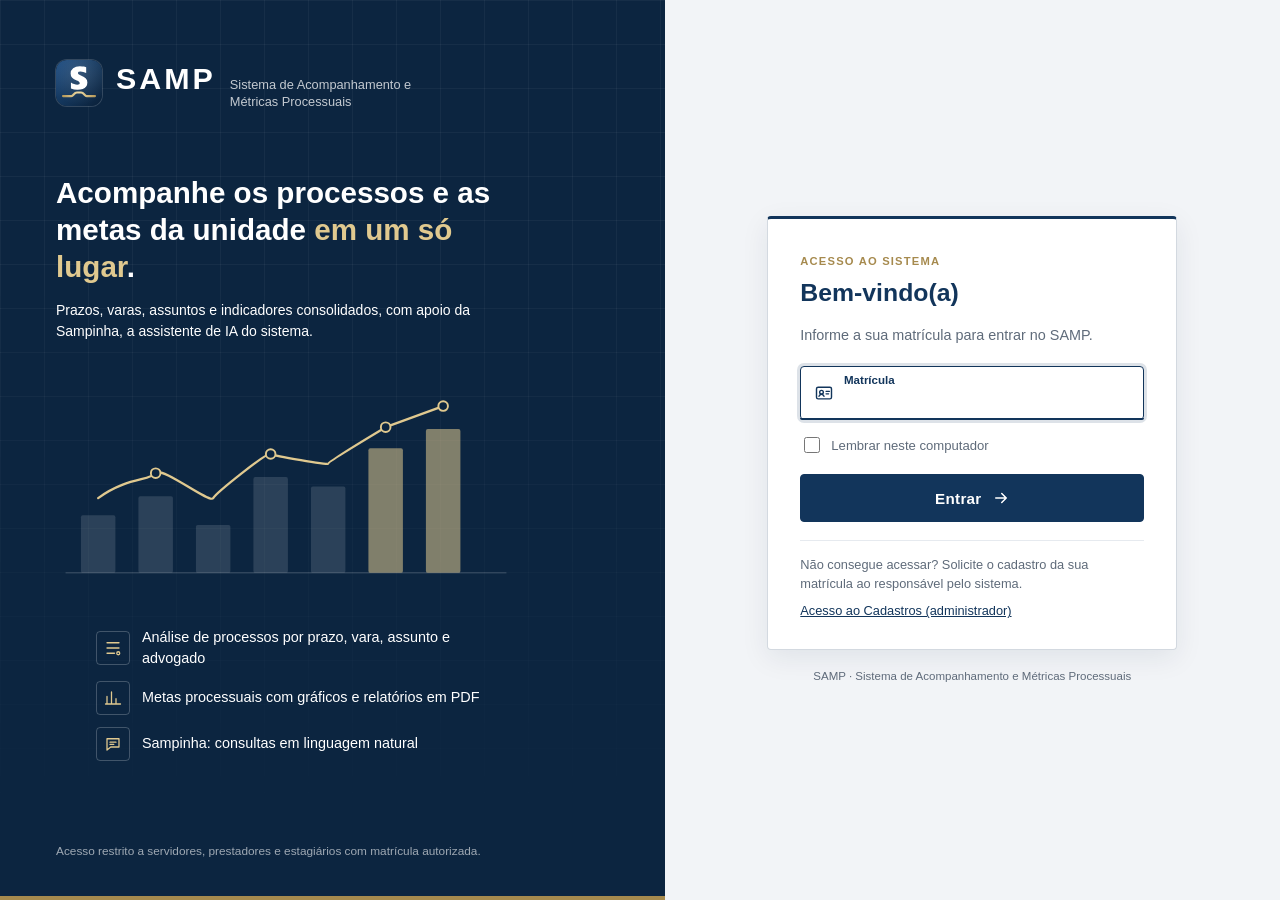
==== commit dedce95d: "Ícone SAMP e PWA, calendário de ausências na Produção Individual, novo acesso e abas do Cadastros - " ====
--- a/index.html
+++ b/index.html
@@ -3,8 +3,18 @@
 <head>
 <meta charset="UTF-8">
 <meta name="viewport" content="width=device-width, initial-scale=1.0">
+<meta name="theme-color" content="#0c2540">
+<link rel="icon" href="favicon.ico" sizes="48x48">
+<link rel="icon" href="icon.svg" type="image/svg+xml" sizes="any">
+<link rel="icon" type="image/png" sizes="32x32" href="icon-32.png">
+<link rel="icon" type="image/png" sizes="192x192" href="icon-192.png">
+<link rel="apple-touch-icon" href="apple-touch-icon.png">
+<link rel="manifest" href="manifest.webmanifest">
+<meta name="application-name" content="SAMP">
+<meta name="apple-mobile-web-app-title" content="SAMP">
+<meta name="apple-mobile-web-app-capable" content="yes">
+<meta name="mobile-web-app-capable" content="yes">
 <title>SAMP - Sistema de Acompanhamento e Métricas Processuais</title>
-<link rel="icon" href="icone.png">
 <script src="config.js?v=20261001a"></script>
 <link rel="stylesheet" href="theme.css?v=20261001a">
 <style>
--- a/theme.css
+++ b/theme.css
@@ -813,3 +813,21 @@
 @keyframes sp-frase-in { from { opacity: 0; transform: translateY(4px); } to { opacity: 1; transform: translateY(0); } }
 @keyframes sp-corre { 0% { transform: translateX(-110%); } 100% { transform: translateX(290%); } }
 @media (prefers-reduced-motion: reduce) { .sp-bar i { animation: none; } .sp-frase.on { animation: none; opacity: 1; } }
+
+/* Barra de navegação: aba ativa em arco (curva dourada que envolve o item e desliza entre as abas) */
+.app-bar nav { position: relative; align-self: stretch; align-items: stretch; gap: 14px; }
+.app-bar nav a { position: relative; z-index: 1; display: inline-flex; align-items: center; padding: 0 16px !important; min-height: 46px; margin-bottom: 0 !important; border-bottom: 0 !important; border-radius: 0; transition: color .2s, transform .25s; }
+.app-bar nav a:hover { background: transparent !important; color: #fff; }
+.app-bar nav a:not(.active):hover { transform: translateY(-1px); }
+.app-bar nav a.active { color: #fff; font-weight: 600; text-shadow: 0 0 10px rgba(166,138,78,.55); }
+.app-bar nav .user, .app-bar nav .logout { align-self: center; position: relative; z-index: 1; }
+.nav-bump { position: absolute; top: auto; pointer-events: none; z-index: 0; overflow: visible; }
+.nav-bump .nb-base { fill: var(--navy-dark); }
+.nav-bump .nb-glow { fill: url(#nbG); }
+.nav-bump .nb-line { fill: none; stroke: var(--gold); stroke-width: 2.4; stroke-linecap: round; stroke-linejoin: round; filter: drop-shadow(0 0 4px rgba(166,138,78,.7)); }
+@media (max-width: 720px) { .app-bar nav a { padding: 0 12px !important; min-height: 42px; } }
+@media (max-width: 720px) { .app-bar nav { scrollbar-width: none; } .app-bar nav::-webkit-scrollbar { display: none; } }
+
+/* marca com ícone na barra superior */
+.app-bar .brand { display: inline-flex; align-items: center; gap: 10px; }
+.app-bar .brand-ico { width: 28px; height: 28px; border-radius: 7px; box-shadow: 0 0 0 1px rgba(255,255,255,.14); flex: none; }
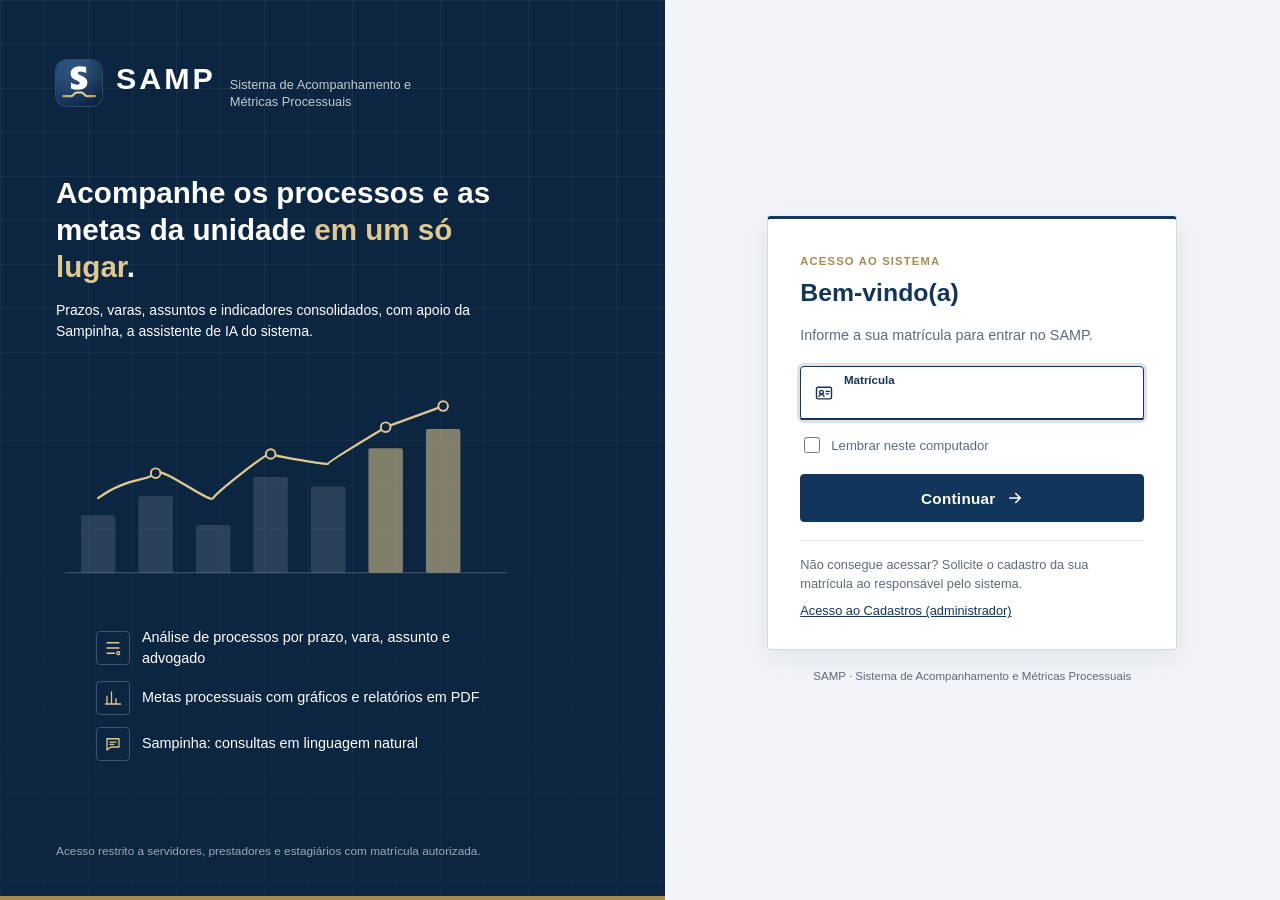
==== commit a5a141e9: "Módulo "O que tem no SAMP?": guia de uso do sistema, card de destaque no Início e item no menu Co-Au" ====
--- a/index.html
+++ b/index.html
@@ -1,129 +1,153 @@
-<!DOCTYPE html>
-<html lang="pt-BR">
-<head>
-<meta charset="UTF-8">
-<meta name="viewport" content="width=device-width, initial-scale=1.0">
-<meta name="theme-color" content="#0c2540">
-<link rel="icon" href="favicon.ico" sizes="48x48">
-<link rel="icon" href="icon.svg" type="image/svg+xml" sizes="any">
-<link rel="icon" type="image/png" sizes="32x32" href="icon-32.png">
-<link rel="icon" type="image/png" sizes="192x192" href="icon-192.png">
-<link rel="apple-touch-icon" href="apple-touch-icon.png">
-<link rel="manifest" href="manifest.webmanifest">
-<meta name="application-name" content="SAMP">
-<meta name="apple-mobile-web-app-title" content="SAMP">
-<meta name="apple-mobile-web-app-capable" content="yes">
-<meta name="mobile-web-app-capable" content="yes">
-<title>SAMP - Sistema de Acompanhamento e Métricas Processuais</title>
-<script src="config.js?v=20261001a"></script>
-<link rel="stylesheet" href="theme.css?v=20261001a">
-<style>
-  .hero { padding: 40px 0 28px; }
-  .hero .eyebrow { font-size: .72rem; letter-spacing: 1.2px; text-transform: uppercase; color: var(--gold); font-weight: 700; }
-  .hero h1 { font-size: 1.9rem; color: var(--navy); font-weight: 600; margin: 6px 0 8px; }
-  .hero p { color: var(--muted); max-width: 640px; }
-  .hero .eyebrow, .hero h1, .hero p { animation: th-sobe .6s both; }
-  .hero h1 { animation-delay: .08s; } .hero p { animation-delay: .16s; }
-  .resumo { margin-bottom: 26px; }
-  .resumo .kpi .k-s { font-size: .95rem; font-weight: 600; color: var(--navy); }
-  .resumo .kpi .k-n { font-size: .75rem; color: var(--muted); }
-  .sk { display: inline-block; height: 1.1em; width: 70%; border-radius: 3px; background: #e7ebf0; animation: th-brilho .9s ease-in-out infinite alternate; }
-  .cards { display: grid; grid-template-columns: repeat(auto-fit, minmax(280px, 1fr)); gap: 20px; }
-  a.card { animation: th-sobe .6s both; display: flex; flex-direction: column; background: #fff; border: 1px solid var(--line); border-radius: var(--radius); padding: 24px; text-decoration: none; color: var(--ink); transition: border-color .15s, box-shadow .15s; }
-  a.card:nth-child(1) { animation-delay: .30s; } a.card:nth-child(2) { animation-delay: .38s; } a.card:nth-child(3) { animation-delay: .46s; } a.card:nth-child(4) { animation-delay: .54s; }
-  a.card:hover { border-color: var(--navy); box-shadow: 0 8px 22px rgba(18,53,91,.14); transform: translateY(-4px); }
-  a.card:hover .ico { background: var(--navy); color: #fff; }
-  .card .ico { transition: background .25s, color .25s; }
-  .card .go { transition: letter-spacing .25s; } a.card:hover .go { letter-spacing: .6px; }
-  .card .ico { width: 44px; height: 44px; border-radius: var(--radius); background: var(--navy-soft); color: var(--navy); display: grid; place-items: center; margin-bottom: 16px; }
-  .card .ico svg { width: 24px; height: 24px; stroke: currentColor; fill: none; stroke-width: 1.7; stroke-linecap: round; stroke-linejoin: round; }
-  .card .tag { font-size: .68rem; letter-spacing: .8px; text-transform: uppercase; color: var(--muted); font-weight: 600; }
-  .card h2 { font-size: 1.15rem; color: var(--navy); margin: 4px 0 8px; font-weight: 600; }
-  .card p { color: var(--muted); font-size: .9rem; flex: 1; }
-  .card ul { margin: 14px 0 0; padding: 12px 0 0; border-top: 1px solid var(--line-soft); list-style: none; font-size: .82rem; color: var(--ink); display: grid; gap: 4px; }
-  .card ul li::before { content: ""; display: inline-block; width: 5px; height: 5px; background: var(--gold); margin-right: 9px; vertical-align: middle; }
-  .card .go { margin-top: 16px; color: var(--navy); font-weight: 600; font-size: .85rem; }
-  a.card:hover .go { text-decoration: underline; }
-  .card.restrito { background: #fbfcfd; }
-</style>
-</head>
-<body data-page="inicio">
-<script src="layout.js?v=20261001a"></script>
-<main class="page">
-  <section class="hero">
-    <div class="eyebrow" id="saudacao">SAMP</div>
-    <h1>Sistema de Acompanhamento e Métricas Processuais</h1>
-    <p>Consulte os painéis de análise, de metas e de produção ou acesse o módulo de cadastros para atualizar as informações do sistema.</p>
-  </section>
-
-  <div class="kpis resumo" id="resumo">
-    <div class="kpi"><span class="k-l">Processos na base</span><span class="k-v" id="rTotal"><i class="sk"></i></span></div>
-    <div class="kpi"><span class="k-l">Última atualização da base</span><span class="k-s" id="rSync"><i class="sk"></i></span></div>
-    <div class="kpi"><span class="k-l">Período das metas</span><span class="k-s" id="rPeriodo"><i class="sk"></i></span><span class="k-n" id="rMeses"></span></div>
-  </div>
-
-  <div class="cards">
-    <a class="card" href="analise.html">
-      <div class="ico"><svg viewBox="0 0 24 24"><path d="M4 5h16M4 12h16M4 19h10"/><circle cx="19" cy="19" r="2"/></svg></div>
-      <div class="tag">Consulta</div>
-      <h2>Análise de Processos</h2>
-      <p>Processos organizados por assunto, vara, polo passivo e advogado, com classificação por prazo.</p>
-      <ul><li>Indicadores de prazo</li><li>Busca e agrupamentos</li><li>Relatório para impressão</li></ul>
-      <span class="go">Acessar &rarr;</span>
-    </a>
-    <a class="card" href="metricas.html">
-      <div class="ico"><svg viewBox="0 0 24 24"><path d="M4 20V10M10 20V4M16 20v-7M22 20H2"/></svg></div>
-      <div class="tag">Consulta</div>
-      <h2>Metas Processuais</h2>
-      <p>Estatísticas de processos recebidos, calculados, acervo e tempo médio nas Varas Comuns e no JEF.</p>
-      <ul><li>Varas, JEF e consolidado</li><li>Filtro por período</li><li>Exportação em PDF</li></ul>
-      <span class="go">Acessar &rarr;</span>
-    </a>
-    <a class="card" href="producao.html">
-      <div class="ico"><svg viewBox="0 0 24 24"><circle cx="12" cy="8" r="3.5"/><path d="M5 20c0-3.6 3.1-6 7-6s7 2.4 7 6"/></svg></div>
-      <div class="tag">Consulta</div>
-      <h2>Produção Individual</h2>
-      <p>Processos calculados por pessoa e pelo setor, mês a mês, com assuntos, prioridades e tempo de resposta.</p>
-      <ul><li>Visão do setor e por pessoa</li><li>Comparação entre anos</li><li>Atualização mensal</li></ul>
-      <span class="go">Acessar &rarr;</span>
-    </a>
-    <a class="card restrito" href="cadastros.html">
-      <div class="ico"><svg viewBox="0 0 24 24"><rect x="5" y="11" width="14" height="9" rx="1.5"/><path d="M8 11V8a4 4 0 0 1 8 0v3"/></svg></div>
-      <div class="tag">Acesso restrito</div>
-      <h2>Cadastros</h2>
-      <p>Inclusão e exclusão de dados de todos os módulos. Exige senha de cadastro.</p>
-      <ul><li>Importação da base de processos</li><li>Prazos de classificação</li><li>Períodos de metas</li></ul>
-      <span class="go">Acessar &rarr;</span>
-    </a>
-  </div>
-</main>
-<script>
-(function () {
-  const u = window.SAMP_USUARIO;
-  const h = new Date().getHours();
-  const saud = h < 12 ? 'Bom dia' : h < 18 ? 'Boa tarde' : 'Boa noite';
-  if (u) document.getElementById('saudacao').textContent = saud + ', ' + u.nome.split(' ')[0];
-
-  // resumo com dados reais (somente leitura, pela função protegida)
-  const $ = (id) => document.getElementById(id);
-  const NOMES = ['Jan', 'Fev', 'Mar', 'Abr', 'Mai', 'Jun', 'Jul', 'Ago', 'Set', 'Out', 'Nov', 'Dez'];
-  const rot = (ym) => NOMES[parseInt(ym.slice(5), 10) - 1] + '/' + ym.slice(0, 4);
-  if (!window.criarClienteLeitura || !u) return;
-  const c = window.criarClienteLeitura();
-  Promise.all([
-    c.from('processos').select('id', { count: 'exact', head: true }),
-    c.from('processos').select('data_importacao').order('data_importacao', { ascending: false }).limit(1),
-    c.from('config_periodos').select('nome_periodo,meses').order('id', { ascending: false }).limit(1)
-  ]).then(([tot, ult, per]) => {
-    $('rTotal').textContent = tot.count != null ? tot.count.toLocaleString('pt-BR') : '-';
-    const d = ult.data && ult.data[0] && ult.data[0].data_importacao;
-    $('rSync').textContent = d ? new Date(d).toLocaleString('pt-BR', { dateStyle: 'short', timeStyle: 'short' }) : '-';
-    const p = per.data && per.data[0];
-    if (p && p.meses && p.meses.length) { $('rPeriodo').textContent = rot(p.meses[0]) + ' a ' + rot(p.meses[p.meses.length - 1]); $('rMeses').textContent = p.meses.length + ' meses'; }
-    else $('rPeriodo').textContent = '-';
-  }).catch(() => { ['rTotal', 'rSync', 'rPeriodo'].forEach((i) => { $(i).textContent = '-'; }); });
-})();
-</script>
-<script src="sampinha.js?v=20261001a"></script>
-</body>
-</html>
+<!DOCTYPE html>
+<html lang="pt-BR">
+<head>
+<meta charset="UTF-8">
+<meta name="viewport" content="width=device-width, initial-scale=1.0">
+<meta name="theme-color" content="#0c2540">
+<link rel="icon" href="favicon.ico" sizes="48x48">
+<link rel="icon" href="icon.svg" type="image/svg+xml" sizes="any">
+<link rel="icon" type="image/png" sizes="32x32" href="icon-32.png">
+<link rel="icon" type="image/png" sizes="192x192" href="icon-192.png">
+<link rel="apple-touch-icon" href="apple-touch-icon.png">
+<link rel="manifest" href="manifest.webmanifest">
+<meta name="application-name" content="SAMP">
+<meta name="apple-mobile-web-app-title" content="SAMP">
+<meta name="apple-mobile-web-app-capable" content="yes">
+<meta name="mobile-web-app-capable" content="yes">
+<title>SAMP - Sistema de Acompanhamento e Métricas Processuais</title>
+<script src="config.js?v=20261002a"></script>
+<link rel="stylesheet" href="theme.css?v=20261002a">
+<style>
+  .hero { padding: 40px 0 28px; }
+  .hero .eyebrow { font-size: .72rem; letter-spacing: 1.2px; text-transform: uppercase; color: var(--gold); font-weight: 700; }
+  .hero h1 { font-size: 1.9rem; color: var(--navy); font-weight: 600; margin: 6px 0 8px; }
+  .hero p { color: var(--muted); max-width: 640px; }
+  .hero .eyebrow, .hero h1, .hero p { animation: th-sobe .6s both; }
+  .hero h1 { animation-delay: .08s; } .hero p { animation-delay: .16s; }
+  .resumo { margin-bottom: 26px; }
+  .resumo .kpi .k-s { font-size: .95rem; font-weight: 600; color: var(--navy); }
+  .resumo .kpi .k-n { font-size: .75rem; color: var(--muted); }
+  .sk { display: inline-block; height: 1.1em; width: 70%; border-radius: 3px; background: #e7ebf0; animation: th-brilho .9s ease-in-out infinite alternate; }
+  .cards { display: grid; grid-template-columns: repeat(auto-fit, minmax(280px, 1fr)); gap: 20px; }
+  a.card { animation: th-sobe .6s both; display: flex; flex-direction: column; background: #fff; border: 1px solid var(--line); border-radius: var(--radius); padding: 24px; text-decoration: none; color: var(--ink); transition: border-color .15s, box-shadow .15s; }
+  a.card:nth-child(1) { animation-delay: .30s; } a.card:nth-child(2) { animation-delay: .38s; } a.card:nth-child(3) { animation-delay: .46s; } a.card:nth-child(4) { animation-delay: .54s; }
+  a.card:hover { border-color: var(--navy); box-shadow: 0 8px 22px rgba(18,53,91,.14); transform: translateY(-4px); }
+  a.card:hover .ico { background: var(--navy); color: #fff; }
+  .card .ico { transition: background .25s, color .25s; }
+  .card .go { transition: letter-spacing .25s; } a.card:hover .go { letter-spacing: .6px; }
+  .card .ico { width: 44px; height: 44px; border-radius: var(--radius); background: var(--navy-soft); color: var(--navy); display: grid; place-items: center; margin-bottom: 16px; }
+  .card .ico svg { width: 24px; height: 24px; stroke: currentColor; fill: none; stroke-width: 1.7; stroke-linecap: round; stroke-linejoin: round; }
+  .card .tag { font-size: .68rem; letter-spacing: .8px; text-transform: uppercase; color: var(--muted); font-weight: 600; }
+  .card h2 { font-size: 1.15rem; color: var(--navy); margin: 4px 0 8px; font-weight: 600; }
+  .card p { color: var(--muted); font-size: .9rem; flex: 1; }
+  .card ul { margin: 14px 0 0; padding: 12px 0 0; border-top: 1px solid var(--line-soft); list-style: none; font-size: .82rem; color: var(--ink); display: grid; gap: 4px; }
+  .card ul li::before { content: ""; display: inline-block; width: 5px; height: 5px; background: var(--gold); margin-right: 9px; vertical-align: middle; }
+  .card .go { margin-top: 16px; color: var(--navy); font-weight: 600; font-size: .85rem; }
+  a.card:hover .go { text-decoration: underline; }
+  .card.restrito { background: #fbfcfd; }
+  /* card menor e destacado: guia de uso do sistema */
+  a.guia { display: flex; flex-direction: row; align-items: center; gap: 16px; max-width: 460px; margin-top: 20px; padding: 16px 20px; position: relative; overflow: hidden; background: linear-gradient(135deg, #fbf3e0 0%, #f4e4b8 100%); border: 1px solid #e0c98f; border-left: 4px solid var(--gold); animation: th-sobe .6s .62s both; }
+  a.guia::after { content: ""; position: absolute; top: 0; bottom: 0; width: 60px; left: -90px; background: linear-gradient(100deg, transparent, rgba(255,255,255,.55), transparent); transform: skewX(-18deg); animation: guia-brilho 5.5s 1.6s ease-in-out infinite; pointer-events: none; }
+  @keyframes guia-brilho { 0%, 70% { left: -90px; } 100% { left: 115%; } }
+  a.guia:hover { border-color: var(--gold); box-shadow: 0 8px 22px rgba(166,138,78,.28); }
+  a.guia .ico { flex: none; margin: 0; background: var(--gold); color: #fff; width: 42px; height: 42px; }
+  a.guia:hover .ico { background: #8a7140; }
+  a.guia .txt { min-width: 0; }
+  a.guia .tag { color: #7a5a14; }
+  a.guia h2 { margin: 1px 0 2px; font-size: 1.05rem; color: #5b4a1f; }
+  a.guia p { flex: none; margin: 0; font-size: .82rem; color: #6b5a2e; }
+  a.guia .go { margin: 0 0 0 auto; flex: none; color: #5b4a1f; white-space: nowrap; }
+  @media (max-width: 520px) { a.guia { flex-wrap: wrap; } a.guia .go { margin: 0; } }
+  @media (prefers-reduced-motion: reduce) { a.guia::after { animation: none; display: none; } }
+</style>
+</head>
+<body data-page="inicio">
+<script src="layout.js?v=20261002a"></script>
+<main class="page">
+  <section class="hero">
+    <div class="eyebrow" id="saudacao">SAMP</div>
+    <h1>Sistema de Acompanhamento e Métricas Processuais</h1>
+    <p>Consulte os painéis de análise, de metas e de produção ou acesse o módulo de cadastros para atualizar as informações do sistema.</p>
+  </section>
+
+  <div class="kpis resumo" id="resumo">
+    <div class="kpi"><span class="k-l">Processos na base</span><span class="k-v" id="rTotal"><i class="sk"></i></span></div>
+    <div class="kpi"><span class="k-l">Última atualização da base</span><span class="k-s" id="rSync"><i class="sk"></i></span></div>
+    <div class="kpi"><span class="k-l">Período das metas</span><span class="k-s" id="rPeriodo"><i class="sk"></i></span><span class="k-n" id="rMeses"></span></div>
+  </div>
+
+  <div class="cards">
+    <a class="card" href="analise.html">
+      <div class="ico"><svg viewBox="0 0 24 24"><path d="M4 5h16M4 12h16M4 19h10"/><circle cx="19" cy="19" r="2"/></svg></div>
+      <div class="tag">Consulta</div>
+      <h2>Análise de Processos</h2>
+      <p>Processos organizados por assunto, vara, polo passivo e advogado, com classificação por prazo.</p>
+      <ul><li>Indicadores de prazo</li><li>Busca e agrupamentos</li><li>Relatório para impressão</li></ul>
+      <span class="go">Acessar &rarr;</span>
+    </a>
+    <a class="card" href="metricas.html">
+      <div class="ico"><svg viewBox="0 0 24 24"><path d="M4 20V10M10 20V4M16 20v-7M22 20H2"/></svg></div>
+      <div class="tag">Consulta</div>
+      <h2>Metas Processuais</h2>
+      <p>Estatísticas de processos recebidos, calculados, acervo e tempo médio nas Varas Comuns e no JEF.</p>
+      <ul><li>Varas, JEF e consolidado</li><li>Filtro por período</li><li>Exportação em PDF</li></ul>
+      <span class="go">Acessar &rarr;</span>
+    </a>
+    <a class="card" href="producao.html">
+      <div class="ico"><svg viewBox="0 0 24 24"><circle cx="12" cy="8" r="3.5"/><path d="M5 20c0-3.6 3.1-6 7-6s7 2.4 7 6"/></svg></div>
+      <div class="tag">Consulta</div>
+      <h2>Produção Individual</h2>
+      <p>Processos calculados por pessoa e pelo setor, mês a mês, com assuntos, prioridades e tempo de resposta.</p>
+      <ul><li>Visão do setor e por pessoa</li><li>Comparação entre anos</li><li>Atualização mensal</li></ul>
+      <span class="go">Acessar &rarr;</span>
+    </a>
+    <a class="card restrito" href="cadastros.html">
+      <div class="ico"><svg viewBox="0 0 24 24"><rect x="5" y="11" width="14" height="9" rx="1.5"/><path d="M8 11V8a4 4 0 0 1 8 0v3"/></svg></div>
+      <div class="tag">Acesso restrito</div>
+      <h2>Cadastros</h2>
+      <p>Inclusão e exclusão de dados de todos os módulos. Exige senha de cadastro.</p>
+      <ul><li>Importação da base de processos</li><li>Prazos de classificação</li><li>Períodos de metas</li></ul>
+      <span class="go">Acessar &rarr;</span>
+    </a>
+  </div>
+
+  <a class="card guia" href="ajuda.html">
+    <div class="ico"><svg viewBox="0 0 24 24"><circle cx="12" cy="12" r="8.5"/><path d="M9.6 9.5a2.5 2.5 0 1 1 3.6 2.2c-.8.4-1.2 1-1.2 1.8M12 16.8v.01"/></svg></div>
+    <div class="txt">
+      <div class="tag">Guia do sistema</div>
+      <h2>O que tem no SAMP?</h2>
+      <p>Conheça cada módulo e aprenda a usar, passo a passo.</p>
+    </div>
+    <span class="go">Abrir &rarr;</span>
+  </a>
+</main>
+<script>
+(function () {
+  const u = window.SAMP_USUARIO;
+  const h = new Date().getHours();
+  const saud = h < 12 ? 'Bom dia' : h < 18 ? 'Boa tarde' : 'Boa noite';
+  if (u) document.getElementById('saudacao').textContent = saud + ', ' + u.nome.split(' ')[0];
+
+  // resumo com dados reais (somente leitura, pela função protegida)
+  const $ = (id) => document.getElementById(id);
+  const NOMES = ['Jan', 'Fev', 'Mar', 'Abr', 'Mai', 'Jun', 'Jul', 'Ago', 'Set', 'Out', 'Nov', 'Dez'];
+  const rot = (ym) => NOMES[parseInt(ym.slice(5), 10) - 1] + '/' + ym.slice(0, 4);
+  if (!window.criarClienteLeitura || !u) return;
+  const c = window.criarClienteLeitura();
+  Promise.all([
+    c.from('processos').select('id', { count: 'exact', head: true }),
+    c.from('processos').select('data_importacao').order('data_importacao', { ascending: false }).limit(1),
+    c.from('config_periodos').select('nome_periodo,meses').order('id', { ascending: false }).limit(1)
+  ]).then(([tot, ult, per]) => {
+    $('rTotal').textContent = tot.count != null ? tot.count.toLocaleString('pt-BR') : '-';
+    const d = ult.data && ult.data[0] && ult.data[0].data_importacao;
+    $('rSync').textContent = d ? new Date(d).toLocaleString('pt-BR', { dateStyle: 'short', timeStyle: 'short' }) : '-';
+    const p = per.data && per.data[0];
+    if (p && p.meses && p.meses.length) { $('rPeriodo').textContent = rot(p.meses[0]) + ' a ' + rot(p.meses[p.meses.length - 1]); $('rMeses').textContent = p.meses.length + ' meses'; }
+    else $('rPeriodo').textContent = '-';
+  }).catch(() => { ['rTotal', 'rSync', 'rPeriodo'].forEach((i) => { $(i).textContent = '-'; }); });
+})();
+</script>
+<script src="sampinha.js?v=20261002a"></script>
+</body>
+</html>
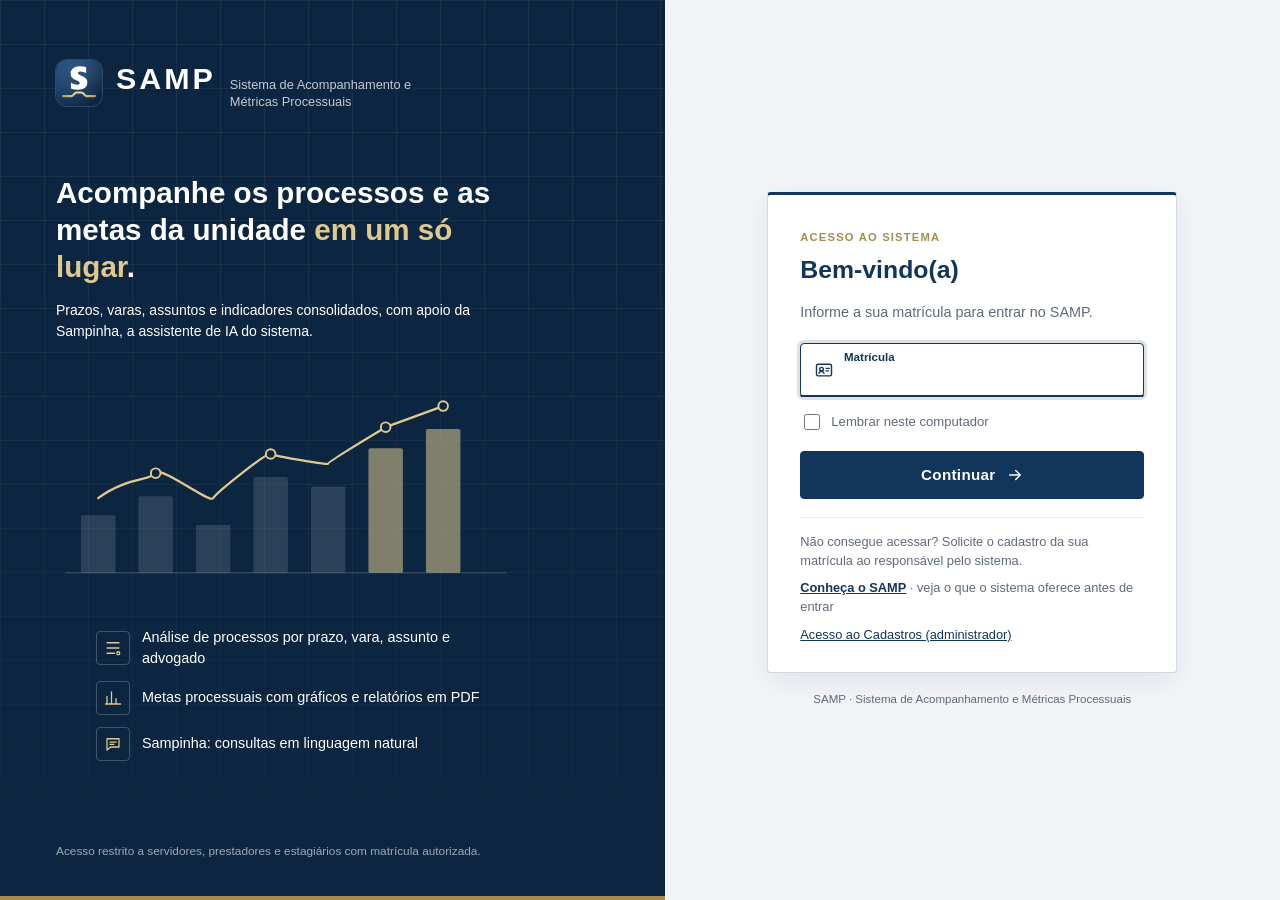
==== commit 27896305: "Conheça o SAMP: guia aberto antes do login, com link na tela de acesso e sem detalhes operacionais" ====
--- a/index.html
+++ b/index.html
@@ -15,8 +15,8 @@
 <meta name="apple-mobile-web-app-capable" content="yes">
 <meta name="mobile-web-app-capable" content="yes">
 <title>SAMP - Sistema de Acompanhamento e Métricas Processuais</title>
-<script src="config.js?v=20261002a"></script>
-<link rel="stylesheet" href="theme.css?v=20261002a">
+<script src="config.js?v=20261003a"></script>
+<link rel="stylesheet" href="theme.css?v=20261003a">
 <style>
   .hero { padding: 40px 0 28px; }
   .hero .eyebrow { font-size: .72rem; letter-spacing: 1.2px; text-transform: uppercase; color: var(--gold); font-weight: 700; }
@@ -62,7 +62,7 @@
 </style>
 </head>
 <body data-page="inicio">
-<script src="layout.js?v=20261002a"></script>
+<script src="layout.js?v=20261003a"></script>
 <main class="page">
   <section class="hero">
     <div class="eyebrow" id="saudacao">SAMP</div>
@@ -148,6 +148,6 @@
   }).catch(() => { ['rTotal', 'rSync', 'rPeriodo'].forEach((i) => { $(i).textContent = '-'; }); });
 })();
 </script>
-<script src="sampinha.js?v=20261002a"></script>
+<script src="sampinha.js?v=20261003a"></script>
 </body>
 </html>
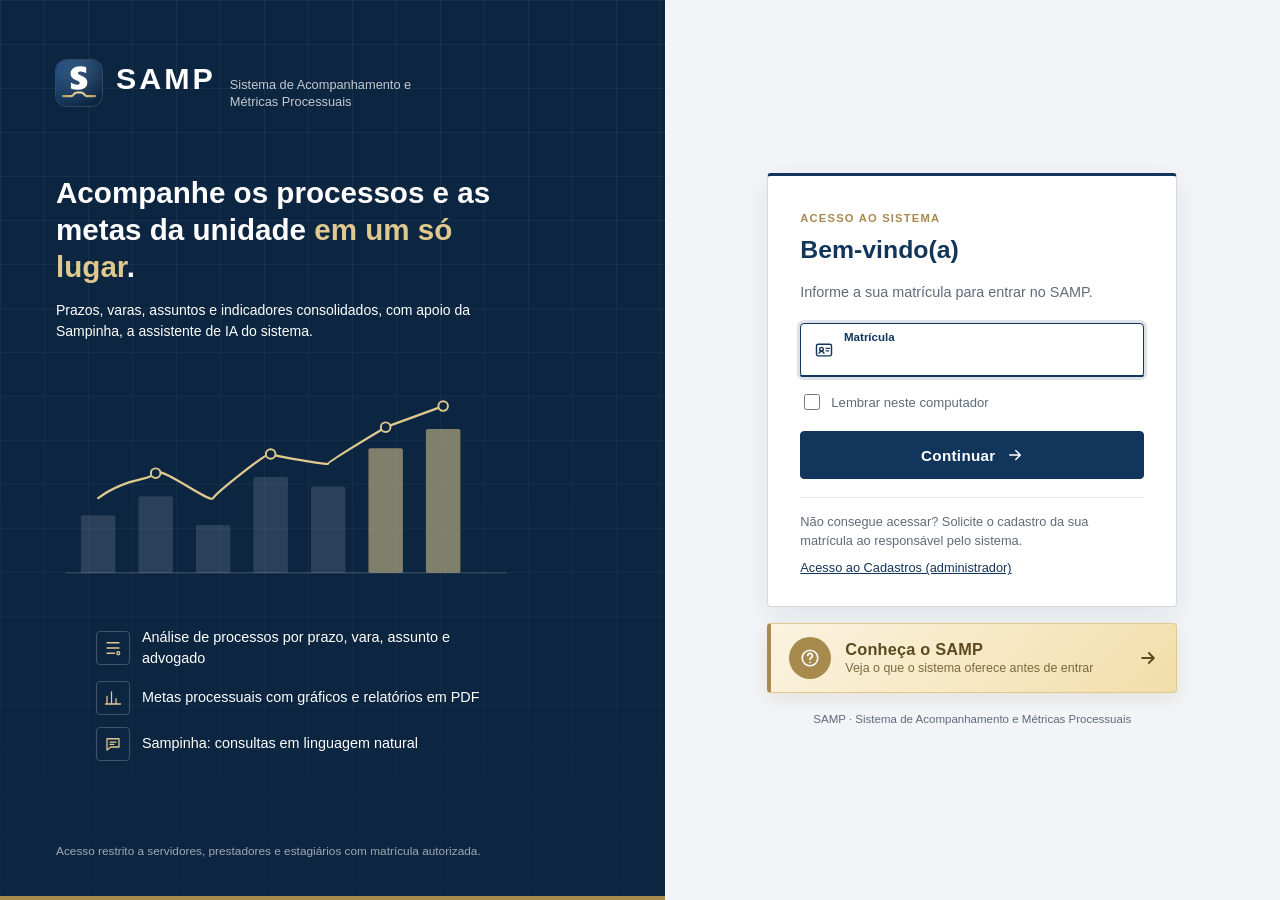
==== commit afd6325d: "Análise de Processos: nova aba Unidade (Varas Comuns e JEF > vara > assunto)" ====
--- a/index.html
+++ b/index.html
@@ -15,8 +15,8 @@
 <meta name="apple-mobile-web-app-capable" content="yes">
 <meta name="mobile-web-app-capable" content="yes">
 <title>SAMP - Sistema de Acompanhamento e Métricas Processuais</title>
-<script src="config.js?v=20261003a"></script>
-<link rel="stylesheet" href="theme.css?v=20261003a">
+<script src="config.js?v=20261004a"></script>
+<link rel="stylesheet" href="theme.css?v=20261004a">
 <style>
   .hero { padding: 40px 0 28px; }
   .hero .eyebrow { font-size: .72rem; letter-spacing: 1.2px; text-transform: uppercase; color: var(--gold); font-weight: 700; }
@@ -62,7 +62,7 @@
 </style>
 </head>
 <body data-page="inicio">
-<script src="layout.js?v=20261003a"></script>
+<script src="layout.js?v=20261004a"></script>
 <main class="page">
   <section class="hero">
     <div class="eyebrow" id="saudacao">SAMP</div>
@@ -148,6 +148,6 @@
   }).catch(() => { ['rTotal', 'rSync', 'rPeriodo'].forEach((i) => { $(i).textContent = '-'; }); });
 })();
 </script>
-<script src="sampinha.js?v=20261003a"></script>
+<script src="sampinha.js?v=20261004a"></script>
 </body>
 </html>
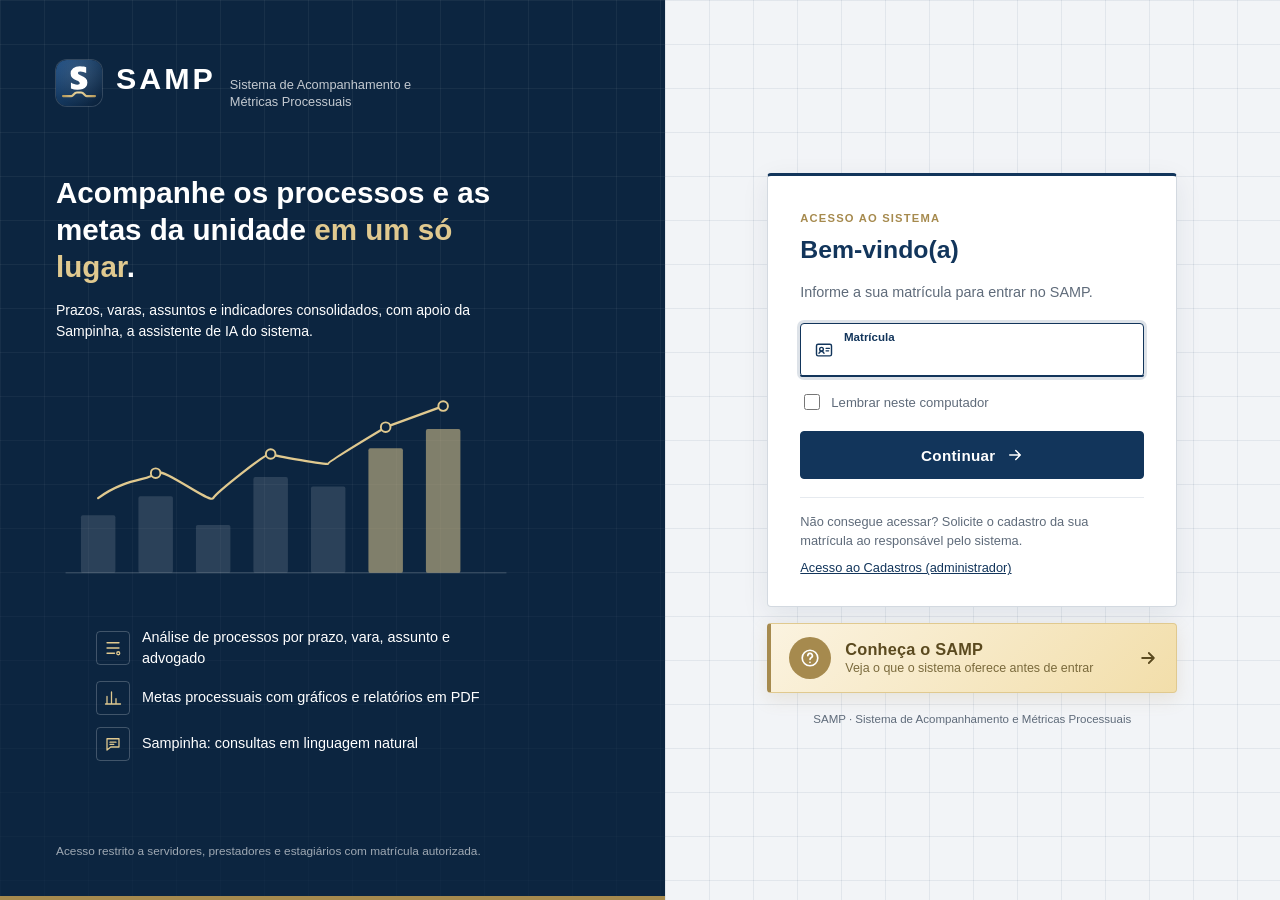
==== commit 660338e6: "Fundo de grade clara com efeito do mouse em todo o sistema" ====
--- a/index.html
+++ b/index.html
@@ -15,8 +15,8 @@
 <meta name="apple-mobile-web-app-capable" content="yes">
 <meta name="mobile-web-app-capable" content="yes">
 <title>SAMP - Sistema de Acompanhamento e Métricas Processuais</title>
-<script src="config.js?v=20261004a"></script>
-<link rel="stylesheet" href="theme.css?v=20261004a">
+<script src="config.js?v=20261005a"></script>
+<link rel="stylesheet" href="theme.css?v=20261005a">
 <style>
   .hero { padding: 40px 0 28px; }
   .hero .eyebrow { font-size: .72rem; letter-spacing: 1.2px; text-transform: uppercase; color: var(--gold); font-weight: 700; }
@@ -62,7 +62,7 @@
 </style>
 </head>
 <body data-page="inicio">
-<script src="layout.js?v=20261004a"></script>
+<script src="layout.js?v=20261005a"></script>
 <main class="page">
   <section class="hero">
     <div class="eyebrow" id="saudacao">SAMP</div>
@@ -148,6 +148,6 @@
   }).catch(() => { ['rTotal', 'rSync', 'rPeriodo'].forEach((i) => { $(i).textContent = '-'; }); });
 })();
 </script>
-<script src="sampinha.js?v=20261004a"></script>
+<script src="sampinha.js?v=20261005a"></script>
 </body>
 </html>
--- a/theme.css
+++ b/theme.css
@@ -831,3 +831,14 @@
 /* marca com ícone na barra superior */
 .app-bar .brand { display: inline-flex; align-items: center; gap: 10px; }
 .app-bar .brand-ico { width: 28px; height: 28px; border-radius: 7px; box-shadow: 0 0 0 1px rgba(255,255,255,.14); flex: none; }
+
+/* ---------- Fundo do sistema: grade clara em deriva lenta, com brilho dourado perto do mouse (criado por ui.js) ---------- */
+.fundo-sistema { position: fixed; inset: 0; z-index: -1; overflow: hidden; pointer-events: none; --mx: 50%; --my: 40%; }
+.fundo-sistema i { position: absolute; inset: 0; background-size: 44px 44px; }
+.fundo-sistema .g1 { background-image: linear-gradient(rgba(18,53,91,.07) 1px, transparent 1px), linear-gradient(90deg, rgba(18,53,91,.07) 1px, transparent 1px); animation: fs-deriva 36s linear infinite; }
+.fundo-sistema .g2 { background-image: linear-gradient(rgba(166,138,78,.55) 1px, transparent 1px), linear-gradient(90deg, rgba(166,138,78,.55) 1px, transparent 1px); animation: fs-deriva 36s linear infinite; opacity: 0; transition: opacity .5s ease; -webkit-mask-image: radial-gradient(circle 170px at var(--mx) var(--my), #000 0%, transparent 100%); mask-image: radial-gradient(circle 170px at var(--mx) var(--my), #000 0%, transparent 100%); }
+.fundo-sistema .luz { background: radial-gradient(circle 260px at var(--mx) var(--my), rgba(166,138,78,.12), transparent 100%); opacity: 0; transition: opacity .5s ease; }
+.fundo-sistema.ativo .g2, .fundo-sistema.ativo .luz { opacity: 1; }
+@keyframes fs-deriva { to { background-position: 44px 44px, 44px 44px; } }
+@media (prefers-reduced-motion: reduce) { .fundo-sistema .g1, .fundo-sistema .g2 { animation: none; } }
+@media print { .fundo-sistema { display: none !important; } }
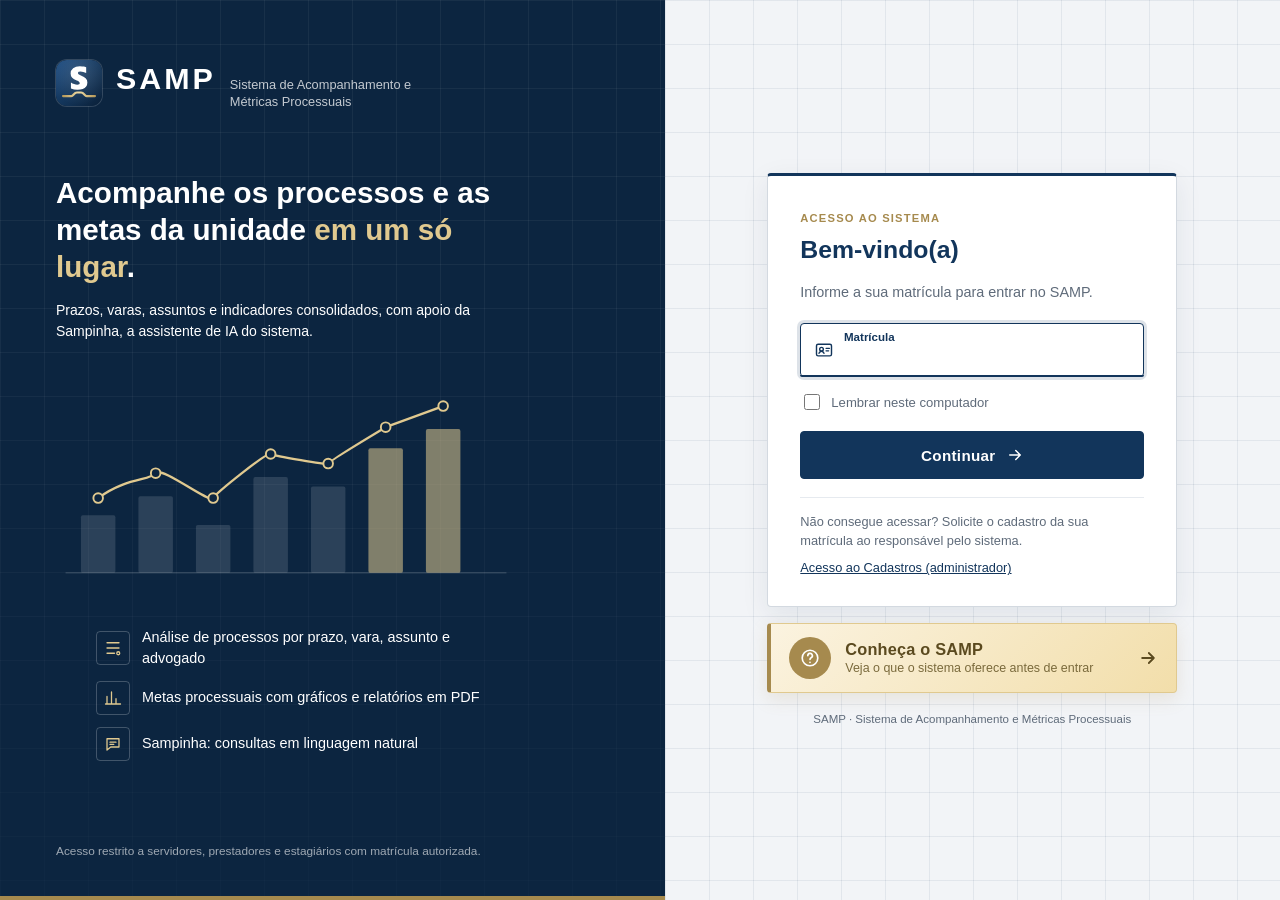
==== commit f4f4cd79: "Data e hora no horário de Brasília (corrige 3 horas a mais na última atualização da base)" ====
--- a/index.html
+++ b/index.html
@@ -15,8 +15,8 @@
 <meta name="apple-mobile-web-app-capable" content="yes">
 <meta name="mobile-web-app-capable" content="yes">
 <title>SAMP - Sistema de Acompanhamento e Métricas Processuais</title>
-<script src="config.js?v=20261005a"></script>
-<link rel="stylesheet" href="theme.css?v=20261005a">
+<script src="config.js?v=20261007a"></script>
+<link rel="stylesheet" href="theme.css?v=20261007a">
 <style>
   .hero { padding: 40px 0 28px; }
   .hero .eyebrow { font-size: .72rem; letter-spacing: 1.2px; text-transform: uppercase; color: var(--gold); font-weight: 700; }
@@ -62,7 +62,7 @@
 </style>
 </head>
 <body data-page="inicio">
-<script src="layout.js?v=20261005a"></script>
+<script src="layout.js?v=20261007a"></script>
 <main class="page">
   <section class="hero">
     <div class="eyebrow" id="saudacao">SAMP</div>
@@ -141,13 +141,13 @@
   ]).then(([tot, ult, per]) => {
     $('rTotal').textContent = tot.count != null ? tot.count.toLocaleString('pt-BR') : '-';
     const d = ult.data && ult.data[0] && ult.data[0].data_importacao;
-    $('rSync').textContent = d ? new Date(d).toLocaleString('pt-BR', { dateStyle: 'short', timeStyle: 'short' }) : '-';
+    $('rSync').textContent = d ? window.formatarDataHora(d, true) : '-';
     const p = per.data && per.data[0];
     if (p && p.meses && p.meses.length) { $('rPeriodo').textContent = rot(p.meses[0]) + ' a ' + rot(p.meses[p.meses.length - 1]); $('rMeses').textContent = p.meses.length + ' meses'; }
     else $('rPeriodo').textContent = '-';
   }).catch(() => { ['rTotal', 'rSync', 'rPeriodo'].forEach((i) => { $(i).textContent = '-'; }); });
 })();
 </script>
-<script src="sampinha.js?v=20261005a"></script>
+<script src="sampinha.js?v=20261007a"></script>
 </body>
 </html>
